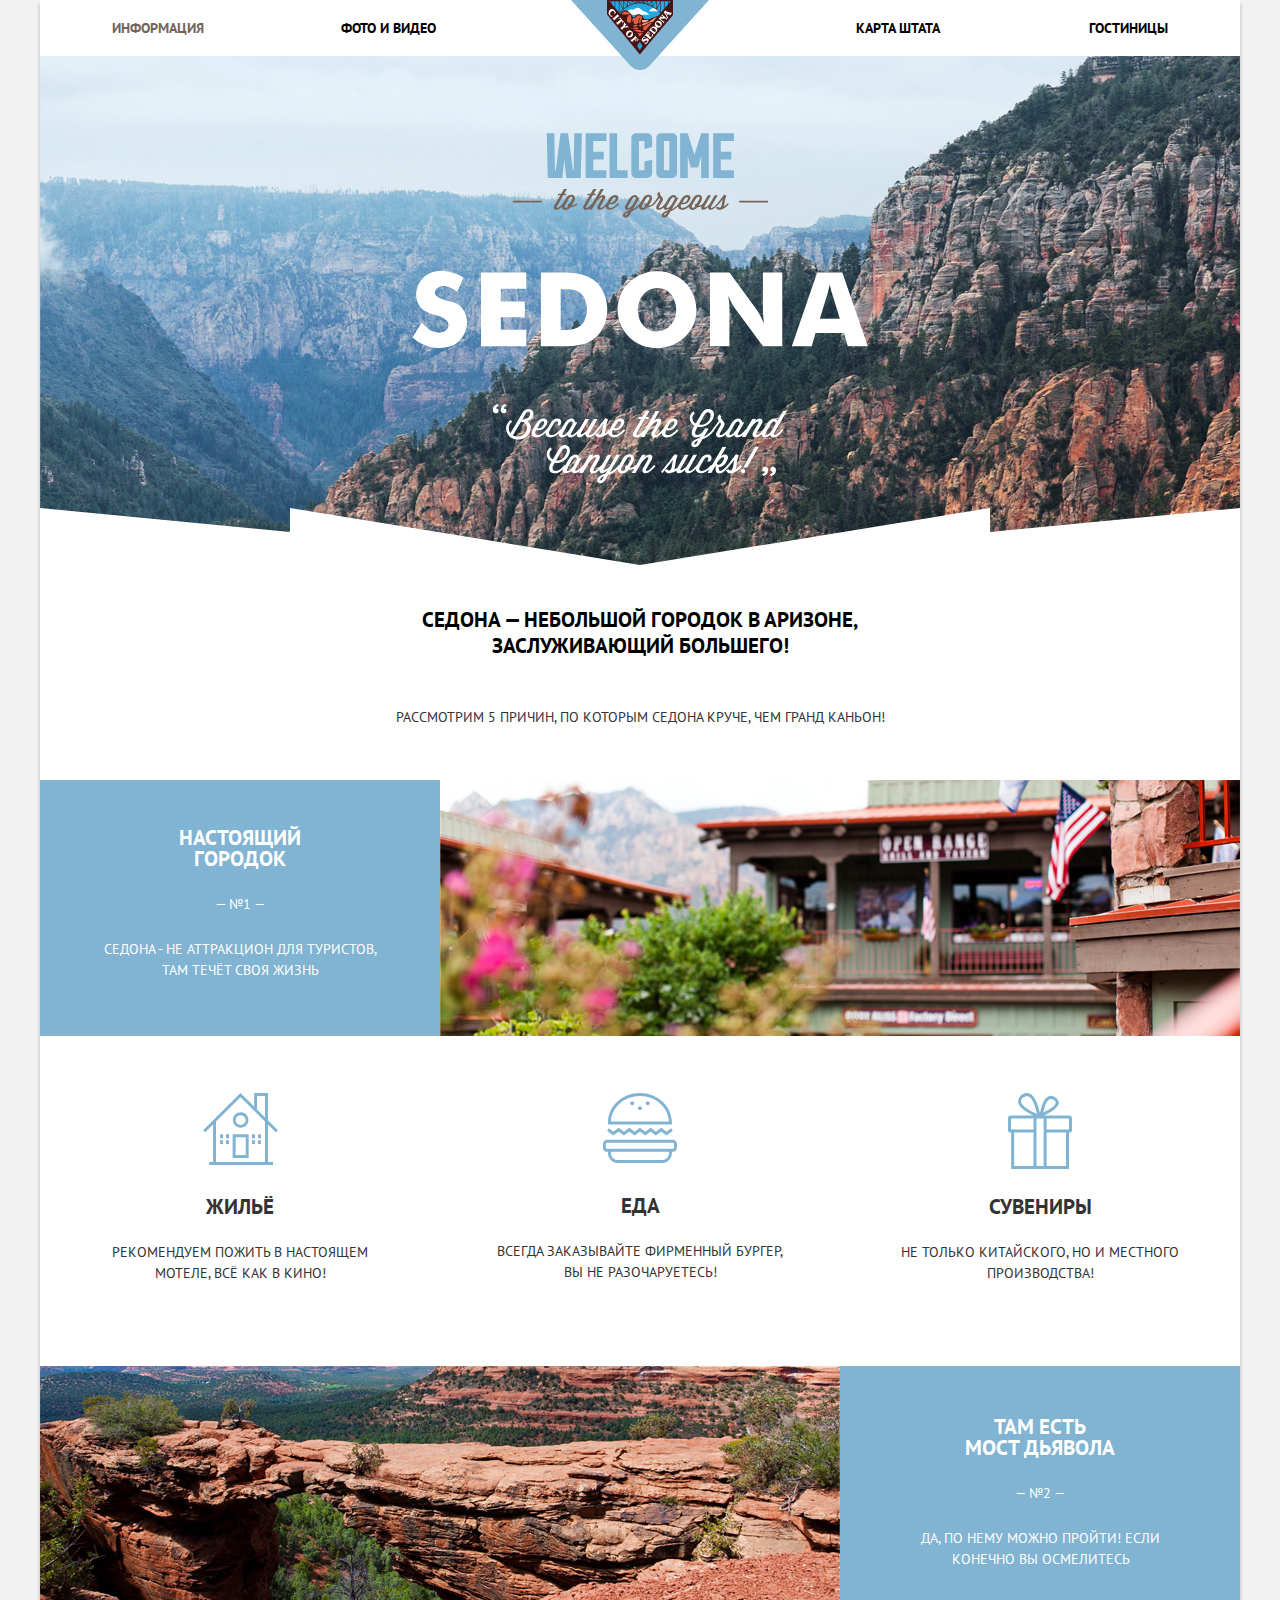
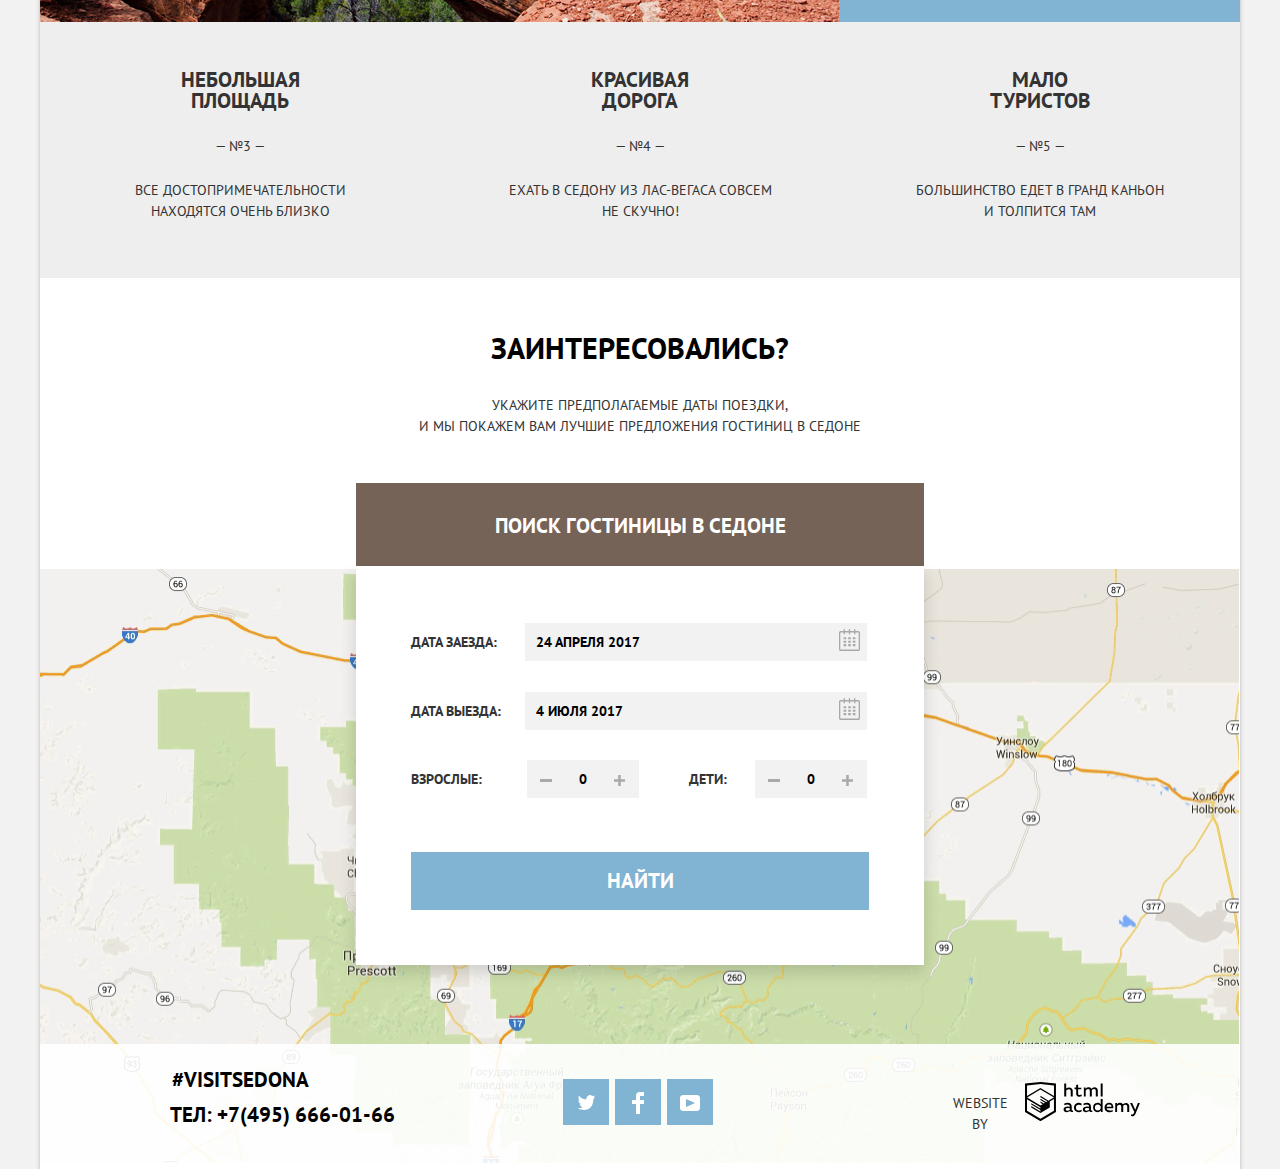
==== index.html @ 116b4c59 "Исправил замечания" ====
<!DOCTYPE html>
<html class="page" lang="ru">

<head>
  <meta charset="utf-8">
  <link href="https://fonts.googleapis.com/css2?family=PT+Sans:wght@400;700&display=swap" rel="stylesheet">
  <link rel="stylesheet" href="css/normalize.css">
  <link rel="stylesheet" href="css/style.css">
  <title>HTML Academy: Седона</title>
</head>

<body>
  <header>
    <nav class="header-nav">
      <ul class="site-navigation">
        <li class="header-nav-li nav-information"><a class="a-active" href="">Информация</a></li>
        <li class="header-nav-li nav-photo"><a href="">Фото и видео</a></li>
        <li class="header-nav-li nav-map"><a href="">Карта Штата</a></li>
        <li class="header-nav-li nav-hotels"><a href="catalog.html">Гостиницы</a></li>
      </ul>
      <a class="main-logo"><img src="img/logo-sedona.svg" width="138" height="70" alt="Логотип Седона"></a>
    </nav>
  </header>
  <main>
    <div class="intro-image">
      <img src="img/intro-welcome.svg" class="intro-welcome" width="457" height="351"
        alt="Логотип приветствия в Седону">
    </div>
    <section class="description">
      <h1 class="description-heading">Седона — небольшой городок в Аризоне,<br> заслуживающий большего!</h1>
      <p class="causes">
        Рассмотрим 5 причин, по которым Седона круче, чем гранд каньон!
      </p>
      <ol class="ol-causes">
        <li class="causes-li">
          <div class="causes-li-help">
            <p class="causes-heading text-white">Настоящий<br> городок</p>
            <span class="text-white numbers">— №1 —</span>
            <p class="text-white causes-text">Седона - не аттракцион для туристов, там течёт своя жизнь</p>
          </div>
          <img src="img/building.jpg" class="causes-img-help" width="800" height="256" alt="Фотография здания">
          <ul class="features-list">
            <li class="features-li">
              <p class="causes-heading">Жильё</p>
              <p class="causes-text features-text">Рекомендуем пожить в настоящем мотеле, всё как в кино!</p>
            </li>
            <li class="features-li">
              <p class="causes-heading">Еда</p>
              <p class="causes-text features-text">Всегда заказывайте фирменный бургер, вы не разочаруетесь!</p>
            </li>
            <li class="features-li">
              <p class="causes-heading causes-suvenirs">Сувениры</p>
              <p class="causes-text features-text">Не только китайского, но и местного производства!</p>
            </li>
          </ul>
        </li>
        <li class="causes-li">
          <img src="img/canyon.jpg" width="800" height="256" alt="Фотография каньона">
          <div class="causes-li-help">
            <p class="causes-heading text-white">Там есть<br> Мост дьявола</p>
            <span class="text-white numbers">— №2 —</span>
            <p class="text-white causes-text">Да, по нему можно пройти! Если конечно вы осмелитесь</p>
          </div>
        </li>
        <li class="causes-li independent">
          <p class="causes-heading">Небольшая площадь</p>
          <span class="numbers">— №3 —</span>
          <p class="causes-text">Все достопримечательности находятся очень близко</p>
        </li>
        <li class="causes-li independent">
          <p class="causes-heading">Красивая дорога</p>
          <span class="numbers">— №4 —</span>
          <p class="causes-text">Ехать в седону из лас-вегаса совсем не скучно!</p>
        </li>
        <li class="causes-li independent">
          <p class="causes-heading">Мало туристов</p>
          <span class="numbers">— №5 —</span>
          <p class="causes-text">Большинство едет в гранд каньон<br> и толпится там</p>
        </li>
      </ol>
    </section>
    <section class="interest">
      <h2 class="interest-title">Заинтересовались?</h2>
      <p class="interest-text">Укажите предполагаемые даты поездки,<br> и мы покажем вам лучшие предложения гостиниц в
        седоне</p>
      <button class="interest-btn btn" type="button"><span class="interest-btn-text">Поиск гостиницы в
          седоне</span></button>
      <img src="img/map.png" width="1199" height="594" alt="Карта места расположения">
      <!-- <iframe src="https://www.google.com/maps/embed?pb=!1m18!1m12!1m3!1d3582.4743986019653!2d-111.80475920706024!3d34.8618427671273!2m3!1f0!2f0!3f0!3m2!1i1024!2i768!4f13.1!3m3!1m2!1s0x872da132f942b00d%3A0x5548c523fa6c8efd!2z0KHQtdC00L7QvdCwLCDQkNGA0LjQt9C-0L3QsCA4NjMzNiwg0KHQqNCQ!5e0!3m2!1sru!2sru!4v1591915418369!5m2!1sru!2sru" width="1199" height="594"  allowfullscreen=""  tabindex="0"></iframe> -->
      <form class="interest-form" action="https://echo.htmlacademy.ru" method="post">
        <div class="date-start">
          <label for="start"><span class="interest-form-text form-start">Дата заезда:</span></label>
          <input type="text" class="interest-form-date" id="start" name="trip-start" value="24 апреля 2017">
          <button class="interest-calendar" type="button">
            <span class="visually-hidden">Открытие календаря для выбора даты</span>
            <svg class="calendar" xmlns="http://www.w3.org/2000/svg" width="21" height="22" viewBox="0 0 21 22">
              <path
                d="M19.251 2.025h-2.845V.648c0-.381-.294-.689-.656-.689-.363 0-.656.308-.656.689v1.377h-3.938V.648c0-.381-.294-.689-.655-.689-.363 0-.657.308-.657.689v1.377H5.906V.648c0-.381-.294-.689-.656-.689-.363 0-.657.308-.657.689v1.377H1.75C.784 2.025 0 2.847 0 3.862v16.302C0 21.179.784 22 1.75 22h17.501c.966 0 1.749-.821 1.749-1.836V3.862c0-1.015-.783-1.837-1.749-1.837zm.437 18.139a.448.448 0 0 1-.437.459H1.75a.45.45 0 0 1-.438-.459V3.862a.45.45 0 0 1 .438-.459h2.844v1.378c0 .381.294.689.657.689.362 0 .656-.308.656-.689V3.403h3.938v1.378c0 .381.294.689.657.689.361 0 .655-.308.655-.689V3.403h3.938v1.378c0 .381.293.689.656.689.362 0 .656-.308.656-.689V3.403h2.845c.241 0 .437.206.437.459v16.302z" />
              <path
                d="M4.594 8.225h2.625v2.066H4.594zM4.594 11.668h2.625v2.067H4.594zM4.594 15.112h2.625v2.066H4.594zM9.188 15.112h2.625v2.066H9.188zM9.188 11.668h2.625v2.067H9.188zM9.188 8.225h2.625v2.066H9.188zM13.781 15.112h2.625v2.066h-2.625zM13.781 11.668h2.625v2.067h-2.625zM13.781 8.225h2.625v2.066h-2.625z" />
            </svg>
          </button>
        </div>
        <div class="date-end">
          <label for="end"><span class="interest-form-text">Дата выезда:</span></label>
          <input type="text" class="interest-form-date" id="end" name="trip-end" value="4 июля 2017">
          <button class="interest-calendar" type="button">
            <span class="visually-hidden">Открытие календаря для выбора даты</span>
            <svg class="calendar" xmlns="http://www.w3.org/2000/svg" width="21" height="22" viewBox="0 0 21 22">
              <path
                d="M19.251 2.025h-2.845V.648c0-.381-.294-.689-.656-.689-.363 0-.656.308-.656.689v1.377h-3.938V.648c0-.381-.294-.689-.655-.689-.363 0-.657.308-.657.689v1.377H5.906V.648c0-.381-.294-.689-.656-.689-.363 0-.657.308-.657.689v1.377H1.75C.784 2.025 0 2.847 0 3.862v16.302C0 21.179.784 22 1.75 22h17.501c.966 0 1.749-.821 1.749-1.836V3.862c0-1.015-.783-1.837-1.749-1.837zm.437 18.139a.448.448 0 0 1-.437.459H1.75a.45.45 0 0 1-.438-.459V3.862a.45.45 0 0 1 .438-.459h2.844v1.378c0 .381.294.689.657.689.362 0 .656-.308.656-.689V3.403h3.938v1.378c0 .381.294.689.657.689.361 0 .655-.308.655-.689V3.403h3.938v1.378c0 .381.293.689.656.689.362 0 .656-.308.656-.689V3.403h2.845c.241 0 .437.206.437.459v16.302z" />
              <path
                d="M4.594 8.225h2.625v2.066H4.594zM4.594 11.668h2.625v2.067H4.594zM4.594 15.112h2.625v2.066H4.594zM9.188 15.112h2.625v2.066H9.188zM9.188 11.668h2.625v2.067H9.188zM9.188 8.225h2.625v2.066H9.188zM13.781 15.112h2.625v2.066h-2.625zM13.781 11.668h2.625v2.067h-2.625zM13.781 8.225h2.625v2.066h-2.625z" />
            </svg>
          </button>
        </div>
        <div class="people">
          <label for="adults"><span class="interest-form-text text-adults">Взрослые:</span></label>
          <div class="counter">
            <button class="interest-btn-count interest-btn-minus" type="button">
              <svg class="count-btn" width="12" height="3" viewBox="0 0 12 3" xmlns="http://www.w3.org/2000/svg">
                <rect width="12" height="3" />
              </svg>
              <span class="visually-hidden">Уменьшить количество взрослых</span>
            </button>
            <input type="text" class="amount" id="adults" name="adults" min="0" value="0">
            <button class="interest-btn-count interest-btn-plus" type="button">
              <svg class="count-btn" width="11" height="11" viewBox="0 0 11 11" xmlns="http://www.w3.org/2000/svg">
                <path fill-rule="evenodd" clip-rule="evenodd"
                  d="M4.23086 6.76932V11H6.76932V6.76932H11V4.23086H6.76932V0H4.23085V4.23086H0V6.76932H4.23086Z" />
              </svg>
              <span class="visually-hidden">Увеличить количество взрослых</span>
            </button>
          </div>
          <label for="children"><span class="interest-form-text text-children">Дети:</span></label>
          <div class="counter">
            <button class="interest-btn-count interest-btn-minus" type="button">
              <svg class="count-btn" width="12" height="3" viewBox="0 0 12 3" xmlns="http://www.w3.org/2000/svg">
                <rect width="12" height="3" />
              </svg>
              <span class="visually-hidden">Уменьшить количество детей</span>
            </button>
            <input type="text" class="amount" id="children" name="children" min="0" value="0">
            <button class="interest-btn-count interest-btn-plus" type="button">
              <svg class="count-btn" width="11" height="11" viewBox="0 0 11 11" xmlns="http://www.w3.org/2000/svg">
                <path fill-rule="evenodd" clip-rule="evenodd"
                  d="M4.23086 6.76932V11H6.76932V6.76932H11V4.23086H6.76932V0H4.23085V4.23086H0V6.76932H4.23086Z" />
              </svg>
              <span class="visually-hidden">Увеличить количество детей</span>
            </button>
          </div>
        </div>
        <button class="btn btn-search" type="submit"><span>Найти</span></button>
      </form>
    </section>
  </main>
  <footer class="footer index">
    <section class="footer-information">
      <h2 class="visually-hidden">Информация</h2>
      <p class="footer-text">#visitsedona</p>
      <p class="footer-text">
        <a class="footer-link footer-tel" href="tel:+74956660166">
          ТЕЛ: +7(495) 666-01-66</a>
      </p>
    </section>
    <section class="footer-social">
      <h2 class="visually-hidden">Социальные сети</h2>
      <ul class="social">
        <li class="list-footer">
          <a class="footer-link-social" href=""><span class="visually-hidden">Переход на страницу Твиттер</span><svg
              xmlns="http://www.w3.org/2000/svg" xmlns:xlink="http://www.w3.org/1999/xlink" width="17" height="15"
              viewBox="0 0 17 15">
              <path fill="#FFF"
                d="M10.95.144c1.685-.496 2.984.27 3.577 1.179.673-.231 1.331-.481 2.011-.708a2.345 2.345 0 0 1-.857 1.768c.685.17 1.304-.491 1.304-.491-.169 1-1.006 1.788-1.563 2.024-.231 6.75-3.175 11.217-10.077 11.082h-.446c-.41 0-4.164-.46-4.898-1.887 2.271.196 3.893-.422 4.693-1.177-.96-.3-2.679-.477-2.979-2.95.349.106.564.228 1.19.119C1.705 8.247.374 7.53.448 5.33c.285.328 1.067.536 1.34.472C1.085 5.561-.182 2.442.894.85c1.818 1.854 3.735 3.606 7.152 3.773C8.254 2.33 9.183.793 10.95.144z" />
            </svg>
          </a>
        </li>
        <li class="list-footer">
          <a class="footer-link-social" href=""><span class="visually-hidden">Переход на страницу Фэйсбук</span><svg
              xmlns="http://www.w3.org/2000/svg" width="12" height="22" viewBox="0 0 12 22">
              <path fill="#FFF" d="M12 4V0H8a4 4 0 0 0-4 4v4H0v4h4v10h4V12h4V8H8V4h4z" /></svg></a>
        </li>
        <li class="list-footer">
          <a class="footer-link-social" href=""><span class="visually-hidden">Переход на канал Ютьюб</span><svg
              xmlns="http://www.w3.org/2000/svg" xmlns:xlink="http://www.w3.org/1999/xlink" width="20" height="16"
              viewBox="0 0 20 16">
              <path fill="#FFF"
                d="M17 0H3C1.35 0 0 1.35 0 3v10c0 1.65 1.35 3 3 3h14c1.65 0 3-1.35 3-3V3c0-1.65-1.35-3-3-3zM6.027 11.998V4.002L15.014 8l-8.987 3.998z" />
            </svg>
          </a>
        </li>
      </ul>
    </section>
    <section class="footer-development">
      <h2 class="visually-hidden">Разработка</h2>
      <p class="development-text">Website by <span class="visually-hidden">HTML Academy</span></p>
      <a class="development" href="https://htmlacademy.ru/intensive/htmlcss"><svg class="logo-html" id="Layer_1"
          xmlns="http://www.w3.org/2000/svg" viewBox="0 0 108.08 36.85">
          <title>logo-htmlacademy-small1</title>
          <path
            d="M44.61,26.88a2,2,0,0,0,.55-0.1v1.33a3.25,3.25,0,0,1-1.18.21,1.67,1.67,0,0,1-1.67-1,4.84,4.84,0,0,1-3.14,1.08c-1.51,0-2.91-.83-2.91-2.55,0-2.13,2-2.79,3.71-2.79a11.08,11.08,0,0,1,2.17.25v-0.3c0-1-.76-1.77-2.19-1.77a7.42,7.42,0,0,0-3,.64v-1.7a10.21,10.21,0,0,1,3.19-.55c2.36,0,3.81,1.12,3.81,3.65v3a0.54,0.54,0,0,0,.49.59h0.17Zm-6.44-1.13A1.35,1.35,0,0,0,39.63,27h0.11a3.39,3.39,0,0,0,2.41-1V24.58a9.72,9.72,0,0,0-1.81-.21c-1,0-2.16.33-2.16,1.38h0Zm12.36-6.11a5,5,0,0,1,2.57.64V22a4.08,4.08,0,0,0-2.3-.7,2.75,2.75,0,1,0,0,5.49,5,5,0,0,0,2.43-.64v1.71a6.27,6.27,0,0,1-2.76.57A4.21,4.21,0,0,1,46,24.51q0-.21,0-0.41a4.32,4.32,0,0,1,4.18-4.46h0.38Zm12.17,7.24a2,2,0,0,0,.55-0.1v1.33a3.25,3.25,0,0,1-1.18.21,1.67,1.67,0,0,1-1.67-1,4.84,4.84,0,0,1-3.14,1.08c-1.51,0-2.91-.83-2.91-2.55,0-2.13,2-2.79,3.71-2.79a11.08,11.08,0,0,1,2.17.25v-0.3c0-1-.76-1.77-2.19-1.77a7.42,7.42,0,0,0-3,.64v-1.7a10.21,10.21,0,0,1,3.19-.55c2.36,0,3.81,1.12,3.81,3.65v3a0.54,0.54,0,0,0,.49.59h0.17Zm-6.44-1.13A1.35,1.35,0,0,0,57.73,27h0.11a3.39,3.39,0,0,0,2.41-1V24.58a9.72,9.72,0,0,0-1.81-.21c-1.06,0-2.16.33-2.16,1.38h0ZM73,16V28.2H71.35V26.88a3.88,3.88,0,0,1-3.19,1.54,4.4,4.4,0,0,1,0-8.78,3.81,3.81,0,0,1,3,1.3V16H73Zm-4.53,5.22a2.76,2.76,0,1,0,0,5.52A2.86,2.86,0,0,0,71.15,25V23A2.91,2.91,0,0,0,68.49,21.27ZM79,19.64c3.31,0,4.46,2.68,3.92,5.09H76.7c0.21,1.5,1.67,2.11,3.19,2.11a6.11,6.11,0,0,0,2.64-.59v1.6a7.14,7.14,0,0,1-3,.57C77,28.42,74.78,27,74.78,24a4.18,4.18,0,0,1,4-4.39H79Zm0.09,1.54a2.28,2.28,0,0,0-2.44,2.1v0.06H81.3A2,2,0,0,0,79.13,21.18Zm5.73,7V19.87h1.65v1a3.81,3.81,0,0,1,2.78-1.27A2.86,2.86,0,0,1,91.89,21a4.12,4.12,0,0,1,2.91-1.33A3.06,3.06,0,0,1,98,23V28.2h-1.9V23.05a1.59,1.59,0,0,0-1.42-1.75H94.42a2.8,2.8,0,0,0-2.07,1.12V28.2h-1.9V23.05A1.59,1.59,0,0,0,89,21.31H88.8a3,3,0,0,0-2.21,1.29v5.63H84.86Zm21.31-8.33h1.9l-3.91,9.46c-0.9,2.17-2.09,2.86-3.35,2.86a4.76,4.76,0,0,1-1.1-.14V30.46a2.86,2.86,0,0,0,.85.12c0.9,0,1.58-.64,2.07-1.9l0.17-.42-4-8.4h2l2.86,6.29ZM38.73,1.46V6.22a3.81,3.81,0,0,1,2.7-1.14,3.25,3.25,0,0,1,3.44,3.4v5.15H43V8.72a1.81,1.81,0,0,0-1.61-2h-0.3a2.93,2.93,0,0,0-2.32,1.39v5.52h-1.9V1.46h1.9ZM49.94,2.31v3h3V6.91h-3v3.81c0,1.1.5,1.46,1.58,1.46a4.49,4.49,0,0,0,1.69-.33v1.6A6.8,6.8,0,0,1,51,13.8a2.55,2.55,0,0,1-2.86-2.74V6.89H46.58V5.26h1.5V2.74Zm5.4,11.31V5.28H57v1A3.81,3.81,0,0,1,59.77,5a2.86,2.86,0,0,1,2.6,1.33A4.12,4.12,0,0,1,65.28,5,3.06,3.06,0,0,1,68.44,8.4v5.21h-1.9V8.46a1.59,1.59,0,0,0-1.42-1.75H64.89a2.8,2.8,0,0,0-2.07,1.12v5.78h-1.9V8.46A1.59,1.59,0,0,0,59.5,6.71H59.27A3,3,0,0,0,57.06,8v5.63H55.34ZM71.17,1.45H73V13.6H71.17V1.45ZM14.71,0H14.55L0,1.54V28.21l14.55,8.66,14.55-8.66V1.54Zm12.5,27.1L14.55,34.64,1.9,27.12V16.18l12.59,7.5V25L5.86,19.9v1.31l8.68,5.21v1.39L5.87,22.65V24l8.68,5.21,8.75-5.24V18.31L27.2,16V27.12Zm0-12.53-3.48,2-1.6,1L14.51,13v1.31L21,18.23H21l-0.14.09-1,.54-5.37-3.2V17l4.24,2.52-1,.67-3.2-1.9v1.31l2.1,1.24L14.5,22.1,2,14.65,14.51,7.11Zm0-1.32L14.49,5.76,1.91,13.25v-10L14.56,1.92,27.21,3.25v10h0Z"
            transform="translate(0 -0.02)" />
        </svg>
      </a>
    </section>
  </footer>
</body>

</html>
---- css/style.css ----
:root {
  --basic-white: #ffffff;
  --basic-blue: #81b3d2;
  --basic-gray: #eeeeee;
  --basic-brown: #766357;
  --light-black: #333333;
  --basic-black: #000000;
  --raiting-color: #f2f2f2;
  --raiting-text-color: #666666;
  --light-gray: #cacaca;
  --footer-color: rgba(255, 255, 255, 0.9);
  --border-color: #e5e5e5;
  --page-color: #f2f2f2;
  --interest-btn-hover: #604E43;
  --interest-btn-active: #503E33;
  --interest-form-date-hover: #EBEBEB;
  --calendar: #A9A9A9;
  --search-btn-hover: #669EC0;
  --search-btn-active: #5496BD;
  --bar-color: #ababab;
}

.visually-hidden {
  position: absolute;
  width: 0;
  height: 0;
  margin: 0;
  padding: 0;
  overflow: hidden;
  border: 0;
  clip: rect(0 0 0 0);
}

.page {
  max-height: 2762px;
  min-width: 1280px;
  margin: 0 auto;
  background-color: var(--page-color);
}

body {
  font-family: "PT Sans", "Arial", sans-serif;
  color: var(--light-black);
  font-size: 14px;
  line-height: 21px;
  text-transform: uppercase;
  min-height: 100%;
  width: 1200px;
  display: grid;
  grid-template-rows: min-content 1fr min-content;
  background-color: var(--basic-white);
  align-content: start;
  margin: 0 auto;
  box-shadow: 0 4px 4px rgba(0, 0, 0, 0.25);
}

a {
  text-decoration: none;
}

.header-nav {
  position: relative;
  display: block;
  align-items: center;
}

li.header-nav-li {
  min-height: 56px;
  width: 236px;
  margin: 0;
  padding: 0;
  padding-top: 15px;
  box-sizing: border-box;
}

li.nav-information {
  padding-left: 72px;
}

li.nav-photo {
  padding-left: 65px;
}

li.nav-map {
  padding-left: 88px;
}

li.nav-hotels {
  padding-left: 85px;
}

.header-nav-li:nth-child(2) {
  margin-right: auto;
}

.main-logo {
  position: absolute;
  left: calc(50% - 69px);
  top: 0;
  z-index: 2;
}

.site-navigation {
  display: flex;
  flex-wrap: wrap;
  justify-content: space-between;
}

.site-navigation, .list-footer {
  width: 1200px;
  margin: 0;
  padding: 0;
  list-style: none;
}

.site-navigation a {
  color: var(--basic-black);
  font-weight: bold;
  line-height: 26px;
}

.description-heading {
  text-align: center;
  font-weight: bold;
  font-size: 21px;
  line-height: 26px;
  color: var(--basic-black);
}

.causes {
  margin-top: 45px;
  line-height: 26px;
  text-align: center;
  margin-bottom: 50px;
}

.ol-causes {
  display: flex;
  flex-wrap: wrap;
  min-width: 1200px;
  padding: 0;
}

.causes-li:nth-of-type(-n + 2) {
  width: 1200px;
  display: flex;
  flex-wrap: wrap;
}

.causes-li-help {
  display: flex;
  flex-direction: column;
  text-align: center;
  background-color: var(--basic-blue);
  min-width: 400px;
  flex: 1;
}

.causes-img-help {
  flex: 2;
}

.features-list {
  display: flex;
  justify-content: space-between;
  list-style: none;
  padding-left: 0;
}

.features-li {
  display: flex;
  position: relative;
  flex-wrap: wrap;
  flex-direction: column;
  margin: 0;
  width: 400px;
  flex-basis: 400px;
  min-height: 320px;
  text-align: center;
  margin-top: 10px;
}

.causes-heading {
  font-weight: bold;
  font-size: 21px;
  line-height: 21px;
}

.features-li:first-of-type .causes-heading::before {
  content: url(../img/icon-1.svg);
  display: block;
  width: 75px;
  min-height: 72px;
  margin-bottom: 28px;
}

.features-li:nth-of-type(2) .causes-heading::before {
  content: url(../img/icon-3.svg);
  display: block;
  width: 75px;
  min-height: 70px;
  margin-bottom: 29.04px;
}

.features-li:last-of-type .causes-heading::before {
  content: url(../img/icon-2.svg);
  display: block;
  width: 64px;
  min-height: 77px;
  margin: 0 auto;
  margin-bottom: 24px;
}

.causes-li:first-of-type p.causes-heading {
  margin-top: 47px;
  margin-right: auto;
  margin-bottom: 0;
  margin-left: auto;
}

.numbers {
  display: block;
  width: 100px;
  margin-top: 25px;
  margin-right: auto;
  margin-bottom: 10px;
  margin-left: auto;
}

.causes-li:first-of-type p.causes-text {
  display: block;
  width: 300px;
  margin-right: 50px;
  margin-left: 50px;
}

.features-text {
  margin-top: 25px;
}

.causes-li:nth-of-type(2) p.causes-text {
  display: block;
  width: 301px;
  margin-right: 50px;
  margin-left: 50px;
}

.causes-li:nth-of-type(2) p.causes-heading {
  margin-top: 50px;
  margin-right: auto;
  margin-bottom: 0;
  margin-left: auto;
  width: 150px;
}

.independent p.causes-heading {
  margin-top: 47px;
  margin-right: auto;
  margin-bottom: 0;
  margin-left: auto;
  width: 119px;
}

.independent p.causes-text {
  display: block;
  width: 265px;
  margin-top: 23px;
  margin-bottom: 54px;
  margin-left: auto;
  margin-right: auto;
}

.independent {
  background-color: var(--basic-gray);
  min-height: 256px;
  flex-basis: 400px;
}

.text-white {
  color: var(--basic-white);
}

.causes-li {
  list-style: none;
  text-align: center;
}

.interest-title {
  text-align: center;
  margin-top: 58px;
  font-weight: bold;
  font-size: 30px;
  line-height: 24px;
  color: var(--basic-black);
}

.interest-text {
  margin-top: 35px;
  text-align: center;
}

.interest-btn {
  width: 568px;
  min-height: 86px;
  text-align: center;
  background-color: var(--basic-brown);
  font-weight: 700;
  box-sizing: border-box;
  border: none;
  margin: 0 316px;
  margin-top: 32px;
}

.interest-btn:hover, .interest-btn:focus {
  background-color: var(--interest-btn-hover);
}

.interest-btn:active {
  background-color: var(--interest-btn-active);
}

.interest-btn:active .interest-btn-text {
  mix-blend-mode: normal;
  opacity: 0.3;
}

.btn {
  font-weight: bold;
  font-size: 21px;
  line-height: 26px;
  color: var(--basic-white);
  text-transform: inherit;
  text-align: center;
}

.interest {
  position: relative;
}

.interest-form {
  position: absolute;
  box-sizing: border-box;
  top: 230px;
  left: 50%;
  margin-left: -284px;
  /* display: flex; */
  /* flex-wrap: wrap; */
  padding-left: 55px;
  /* justify-content: center;
  align-items: center; */
  padding-top: 55px;
  padding-bottom: 55px;
  width: 568px;
  min-height: 395px;
  background: #ffffff;
  box-shadow: 0 7px 15px rgba(0, 1, 1, 0.15);
}

.date-start, .date-end, .people, .btn-search {
  display: flex;
  align-items: center;
  justify-content: space-between;
  width: 458px;
}

.people {
  padding-bottom: 54px;
}

.date-end {
  padding-top: 27px;
  padding-bottom: 28px;
}

.interest-form-date {
  width: 346px;
  border: 2px solid var(--basic-white);
  min-height: 40px;
  background-color: var(--raiting-color);
  padding: 6px 11px;
  box-sizing: border-box;
  outline: none;
}

.interest-form-date:hover {
  background-color: var(--interest-form-date-hover);
}

.interest-form-date:focus {
  background-color: var(--basic-white);
  border: 2px solid #E5E5E5;
  box-sizing: border-box;
}

.interest-calendar {
  position: absolute;
  left: 483px;
  padding: 0;
  width: 21px;
  min-height: 23px;
  border: none;
  background-color: transparent;
}

.calendar {
  margin: 0;
  fill: var(--calendar);
}

.interest-calendar:hover .calendar, .interest-calendar:focus .calendar {
  fill: var(--basic-black);
}

.interest-calendar:active .calendar {
  fill: var(--basic-blue);
}

.text-adults {
  box-sizing: border-box;
  display: block;
  width: 96px;
  min-height: 26px;
  /* margin-right: 15px; */
}

.text-children {
  display: block;
  width: 60px;
  min-height: 26px;
}

.interest-btn-minus, .interest-btn-plus, .amount {
  box-sizing: border-box;
  width: 38px;
  min-height: 38px;
  border: none;
  background-color: var(--raiting-color);
  vertical-align: top;
}

.interest-btn-count .count-btn {
  fill: var(--calendar);
  vertical-align: middle;
}

.interest-btn-count:hover .count-btn, .interest-btn-count:focus .count-btn {
  fill: var(--basic-black);
}

.interest-btn-count:active .count-btn {
  fill: var(--basic-blue);
}

.amount {
  margin-left: -5px;
  margin-right: -5px;
  text-align: center;
}

.counter {
  box-sizing: content-box;
  min-width: 114px;
  justify-content: start;
}

.counter:nth-of-type(1) {
  margin-left: 11px;
  margin-right: 40px;
}

.counter:nth-of-type(2) {
  margin-left: -3px;
}

.btn-search {
  border: none;
  background-color: var(--basic-blue);
  text-align: center;
  min-height: 58px;
  justify-content: center;
}

.btn-search:hover, .btn-search:focus {
  background-color: var(--search-btn-hover);
}

.btn-search:active {
  background-color: var(--search-btn-active);
}

.btn-search:active span {
  mix-blend-mode: normal;
  opacity: 0.3;
}

.interest-form-text, .interest-form-date, .amount {
  font-weight: bold;
  line-height: 26px;
  text-transform: inherit;
}

.footer {
  display: flex;
  width: 1200px;
  min-height: 120px;
  text-align: center;
  background: rgba(255, 255, 255, 0.9);
}

.footer.index {
  margin-top: -125px;
  z-index: 2;
}

.footer.catalog {
  background-color: var(--basic-white);
  top: 857px;
  box-shadow: 0 7px 15px rgba(0, 1, 1, 0.15);
}

.footer p.footer-text:nth-of-type(1) {
  display: block;
  width: 166px;
  min-height: 26px;
  margin-top: 23px;
  margin-left: 117px;
  margin-bottom: 9px;
}

.footer p.footer-text:nth-of-type(2) {
  display: block;
  width: 251px;
  min-height: 26px;
  margin-top: 9px;
  margin-left: 117px;
}

.footer-information {
  box-sizing: border-box;
}

.footer-social {
  margin-top: 35px;
  width: 150px;
  margin-left: 155px;
}

.social {
  display: flex;
  justify-content: space-between;
  width: 150px;
  min-height: 46px;
  padding: 0;
  margin-top: 0;
  margin-bottom: 0;
}

.list-footer {
  width: 46px;
}

.footer-link-social:hover, .footer-link-social:focus {
  background-color: var(--search-btn-hover);
}

.footer-link-social:active {
  background-color: var(--search-btn-active);
}

.footer-link-social:active svg {
  mix-blend-mode: normal;
  opacity: 0.3;
}

.footer-text {
  font-weight: bold;
  font-size: 21px;
  line-height: 26px;
  color: var(--basic-black);
}

.footer-development {
  display: flex;
  margin-left: 230px;
}

.development {
  display: block;
  width: 115px;
  min-height: 41px;
  line-height: 26px;
  color: var(--basic-black);
  margin-top: 38px;
  margin-right: 138px;
}

.development-text {
  display: block;
  width: 74px;
  min-height: 26px;
  margin-top: 49px;
  margin-right: 8px;
}

.footer-link {
  color: var(--basic-black);
  text-decoration: none;
}

.social {
  width: 150px;
}

.footer-link-social {
  display: block;
  box-sizing: border-box;
  background-color: var(--basic-blue);
  width: 46px;
  min-height: 46px;
  color: var(--basic-black);
  padding-top: 16px;
}

.list-footer:nth-of-type(2) .footer-link-social {
  padding-top: 13px;
}

.filter {
  background-color: var(--basic-blue);
  background-image: url(../img/background-blur.jpg);
  background-repeat: no-repeat;
  background-position: center;
  width: 1200px;
  min-height: 217px;
  box-sizing: border-box;
}

legend.text-white {
  font-weight: bold;
  font-size: 16px;
}

.filter-form {
  display: flex;
  box-sizing: border-box;
  padding-top: 26px;
  padding-bottom: 30px;
  padding-left: 72px;
}

.filter-fieldset {
  width: 254px;
  margin: 0;
  padding: 0;
  box-sizing: border-box;
  border: none;
}

.ul-infrastructure, .ul-type {
  box-sizing: border-box;
  list-style: none;
  margin: 0;
  padding-left: 0;
}

.filter-li {
  margin: 0;
  padding: 0;
  padding-top: 24px;
}

.input-checkbox {
  position: absolute;
  -webkit-appearance: none;
}

.filter-label {
  position: relative;
  padding-left: 38px;
}

.filter-label::before {
  position: absolute;
  content: '';
  width: 27px;
  height: 23px;
  background-image: url(../img/checkbox-off.svg);
  left: 0;
  background-repeat: no-repeat;
}

.input-checkbox:checked+.filter-label::before {
  background-image: url(../img/checkbox-on.svg);
}

.input-checkbox:focus+.filter-label::before, .input-checkbox:hover+.filter-label::before {
  background-image: url(../img/checkbox-off.svg);
}

.input-checkbox:checked:focus+.filter-label::before, .input-checkbox:checked:hover+.filter-label::before {
  background-image: url(../img/checkbox-on.svg);
}

.input-checkbox:disabled+.filter-label::before {
  background-image: url(../img/checkbox-off-disabled.svg);
}

.input-checkbox:checked:disabled+.filter-label::before {
  background-image: url(../img/checkbox-on-disabled.svg);
}

.filter-price {
  margin: 0;
  margin-left: 230px;
  padding: 0;
  border: none;
}

.range-filter {
  width: 224px;
  margin-top: 11px;
}

.price-controls {
  position: relative;
  width: 317px;
  min-height: 36px;
  border: 2px solid #FFFFFF;
  box-sizing: border-box;
  border-radius: 2px;
  padding-top: 5px;
}

.price-controls label {
  color: var(--basic-white);
}

.price-controls label:first-child {
  width: 58px;
  margin-left: 65px;
}

.price-controls::before {
  content: '';
  position: absolute;
  top: 5px;
  left: 157px;
  width: 2px;
  height: 22px;
  background-color: var(--basic-white);
}

.price-controls label:nth-child(2) {
  width: 83px;
  margin-left: 83px;
}

.price-controls input {
  background-color: transparent;
  border: none;
  color: var(--basic-white);
  width: 36px;
}

input::-webkit-outer-spin-button, input::-webkit-inner-spin-button {
  -webkit-appearance: none;
  margin: 0;
}

.range-controls {
  position: relative;
  margin-top: 20px;
}

.scale {
  width: 252px;
  height: 2px;
  background-color: var(--basic-white);
  z-index: 2;
}

.bar {
  width: 317px;
  height: 2px;
  background: #FFFFFF;
  mix-blend-mode: normal;
  opacity: 0.3;
}

.toggle {
  position: absolute;
  top: -9px;
  height: 4px;
  width: 4px;
  background-color: #ababab;
  border: 8px solid #ffffff;
  border-radius: 50%;
  box-shadow: 0 2px 1px 0 rgba(0, 1, 1, 0.2);
  cursor: pointer;
}

.toggle-min {
  left: 0;
}

.toggle-min:hover {
  position: absolute;
  left: -4px;
  top: -10px;
  height: 5px;
  width: 5px;
  background-color: #ababab;
  border: 9px solid #ffffff;
  border-radius: 50%;
  box-shadow: 0 2px 1px 0 rgba(0, 1, 1, 0.2);
  cursor: pointer;
}

.toggle-max {
  left: 252px;
}

.toggle-max:hover {
  position: absolute;
  left: 244px;
  top: -10px;
  height: 5px;
  width: 5px;
  background-color: #ababab;
  border: 9px solid #ffffff;
  border-radius: 50%;
  box-shadow: 0 2px 1px 0 rgba(0, 1, 1, 0.2);
  cursor: pointer;
}

.filter-btn {
  margin-left: 85px;
  margin-top: 33px;
  box-sizing: border-box;
  width: 137px;
  text-transform: uppercase;
  min-height: 36px;
  border: 2px solid #ffffff;
  border-radius: 2px;
  background: transparent;
}

.filter-btn:hover, .filter-btn:focus {
  background-color: var(--basic-white);
  color: var(--basic-black);
}

.sort {
  display: flex;
  box-sizing: border-box;
  min-height: 86px;
  align-items: center;
  border-bottom: 1px solid var(--border-color);
}

.sort-amount {
  display: block;
  width: 117px;
  min-height: 26px;
  margin-top: 28px;
  margin-right: 46px;
  margin-bottom: 31px;
  margin-left: 74px;
  font-weight: bold;
  font-size: 21px;
  line-height: 26px;
  color: var(--basic-black);
}

.sort-heading {
  display: block;
  width: 75px;
  min-height: 18px;
  margin-top: 31px;
  margin-right: 40px;
  margin-bottom: 37px;
  font-size: 12px;
  line-height: 18px;
  color: var(--basic-black);
}

.ul-sort {
  display: flex;
  flex-wrap: wrap;
  padding: 0;
  margin-top: 32px;
  margin-bottom: 36px;
}

.ul-sort {
  list-style: none;
}

.sort-li:first-of-type {
  display: block;
  width: 49px;
  margin-right: 32px;
}

.sort-li:nth-of-type(2) {
  display: block;
  width: 49px;
  margin-right: 33px;
}

.sort-li:nth-of-type(3) {
  display: block;
  width: 76px;
}

.sort-li:nth-of-type(4) {
  margin-left: 503px;
  margin-right: 12px;
}

.sort-li a {
  font-size: 12px;
  line-height: 18px;
  border-bottom: 1px dashed var(--basic-blue);
  color: var(--basic-black);
  mix-blend-mode: normal;
  opacity: 0.3;
}

.sort-li a:hover, .sort-li a:focus {
  border-bottom: 1px dashed var(--basic-blue);
  color: var(--basic-blue);
}

.sort-li a:active {
  color: var(--basic-black);
  border-bottom: none;
  opacity: 1;
}

a.sort-li-active {
  color: var(--basic-blue);
  opacity: 1;
  border: none;
}

.sort-li a.li-arrow {
  color: var(--basic-black);
  opacity: 1;
  border-bottom: none;
}

.svg-arrow {
  fill: var(--light-gray);
  border: none;
}

.svg-arrow:hover, .svg-arrow:focus {
  fill: var(--basic-black);
}

.svg-arrow:active {
  fill: var(--basic-blue);
}

.arrow-active {
  fill: var(--basic-blue)
}

.search-article {
  display: flex;
  box-sizing: border-box;
  padding-top: 30px;
  padding-left: 73px;
  padding-bottom: 15px;
  border-bottom: 1px solid var(--border-color);
}

.search-build-name {
  margin-top: -7px;
  margin-bottom: 7px;
  margin-left: 29px;
  font-weight: bold;
  font-size: 21px;
  line-height: 26px;
  color: var(--basic-black);
}

.search-info {
  display: flex;
  width: 178px;
  margin-left: 29px;
  justify-content: space-between;
}

.search-info p {
  margin-top: 0;
  margin-bottom: 15.5px;
}

.price {
  display: block;
  margin-right: -5px;
}

a.search-link-text:first-child {
  margin-top: 0;
  margin-left: 29px;
  margin-bottom: 15.5px;
}

.search-link-text {
  color: var(--basic-white);
  text-align: center;
}

.details {
  display: inline-block;
  margin-top: 0;
  margin-right: 3px;
  margin-left: 29px;
  width: 110px;
  min-height: 24px;
  padding-top: 3px;
  background-color: var(--basic-blue);
}

.details:hover, .details:focus {
  background-color: var(--search-btn-hover);
}

.details:active {
  background-color: var(--search-btn-active);
}

.booking:hover, .booking:focus {
  background-color: var(--interest-btn-hover);
}

.booking:active {
  background-color: var(--interest-btn-active);
}

.details:active span, .booking:active span {
  mix-blend-mode: normal;
  opacity: 0.3;
}

.booking {
  display: inline-block;
  margin-top: 0;
  margin-left: 0;
  width: 142px;
  min-height: 24px;
  padding-top: 3px;
  background-color: var(--basic-brown);
}

.search-raiting {
  display: flex;
  flex-direction: column;
  align-items: flex-end;
  margin-left: 520px;
}

.stars {
  display: block;
  min-height: 17px;
  background-image: url(../img/star.svg);
  background-repeat: space;
  text-align: right;
  margin-top: 0;
  margin-bottom: 47px;
}

.four_stars {
  margin-top: -4px;
  width: 89px;
}

.three_stars {
  width: 64px;
}

.two_stars {
  width: 40px;
}

.raiting {
  display: inline-block;
  text-align: center;
  width: 110px;
  height: 24px;
  padding-top: 3px;
  color: var(--raiting-text-color);
  background-color: var(--raiting-color);
  margin-top: 0;
}

.intro-welcome {
  margin-left: auto;
  margin-right: auto;
}

.intro-image {
  display: flex;
  box-sizing: border-box;
  padding-top: 77px;
  padding-bottom: 80px;
  width: 1200px;
  height: 509px;
  background-color: var(--basic-blue);
  background-image: url(../img/background_photo.jpg);
  background-repeat: no-repeat;
  background-position: center 0;
  position: relative;
  margin-bottom: 42px;
}

.intro-image::after {
  content: url(../img/intro-mask.svg);
  position: absolute;
  height: 57px;
  bottom: 0;
}

.site-navigation a:hover, .site-navigation a:focus {
  color: var(--basic-blue);
  mix-blend-mode: normal;
}

.site-navigation a:active {
  color: var(--basic-black);
  mix-blend-mode: normal;
  opacity: 0.3;
}

.search-link-text a:active {
  mix-blend-mode: normal;
  opacity: 0.3;
}

.search-build-name:hover, .search-build-name:focus, .footer-tel:hover, .footer-tel:focus {
  color: var(--basic-blue);
}

.search-build-name:active, .footer-tel:active {
  color: var(--basic-black);
  mix-blend-mode: normal;
  opacity: 0.3;
}

.btn-searh:active {
  mix-blend-mode: normal;
  opacity: 0.3;
}

.site-navigation .a-active {
  color: var(--basic-brown);
}

.logo-html {
  fill: var(--basic-black);
}

.logo-html:hover, .logo-html:focus {
  fill: var(--basic-blue);
}

.logo-html:active {
  fill: var(--basic-black);
  mix-blend-mode: normal;
  opacity: 0.3;
}
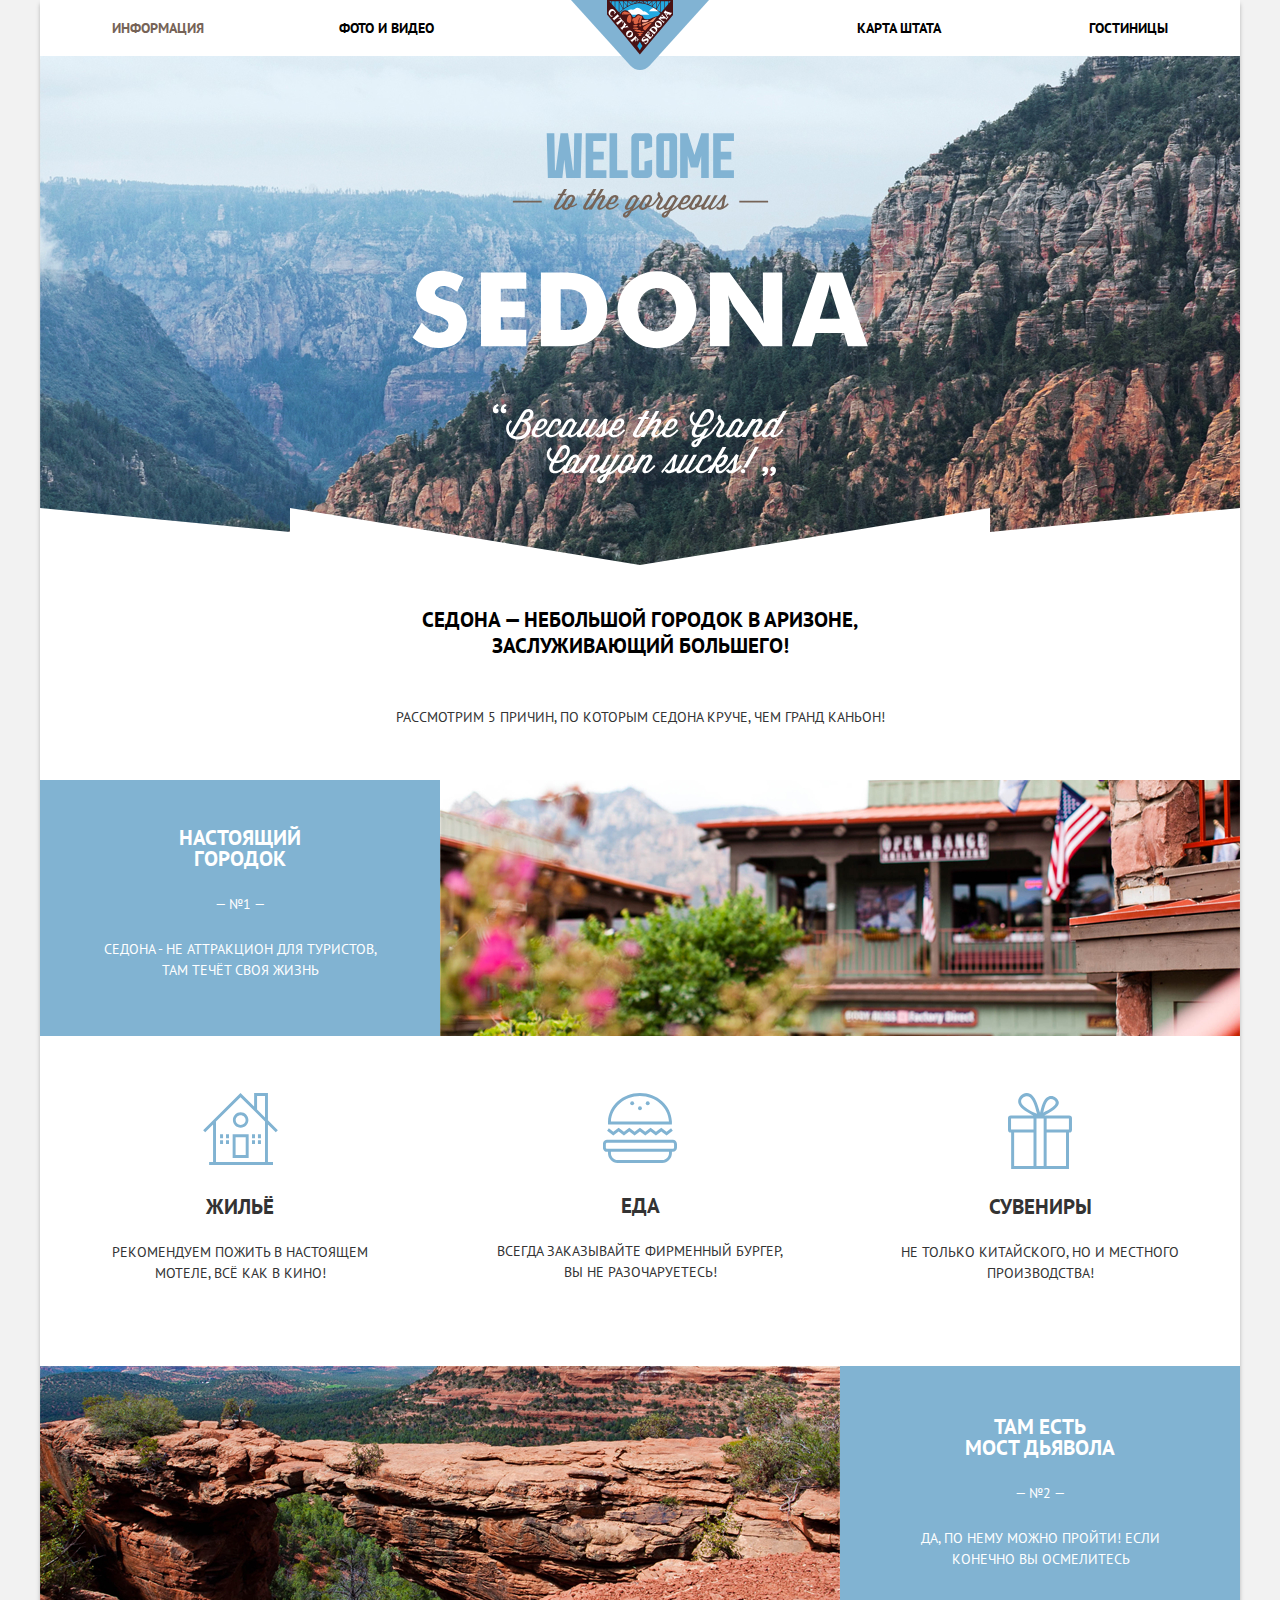
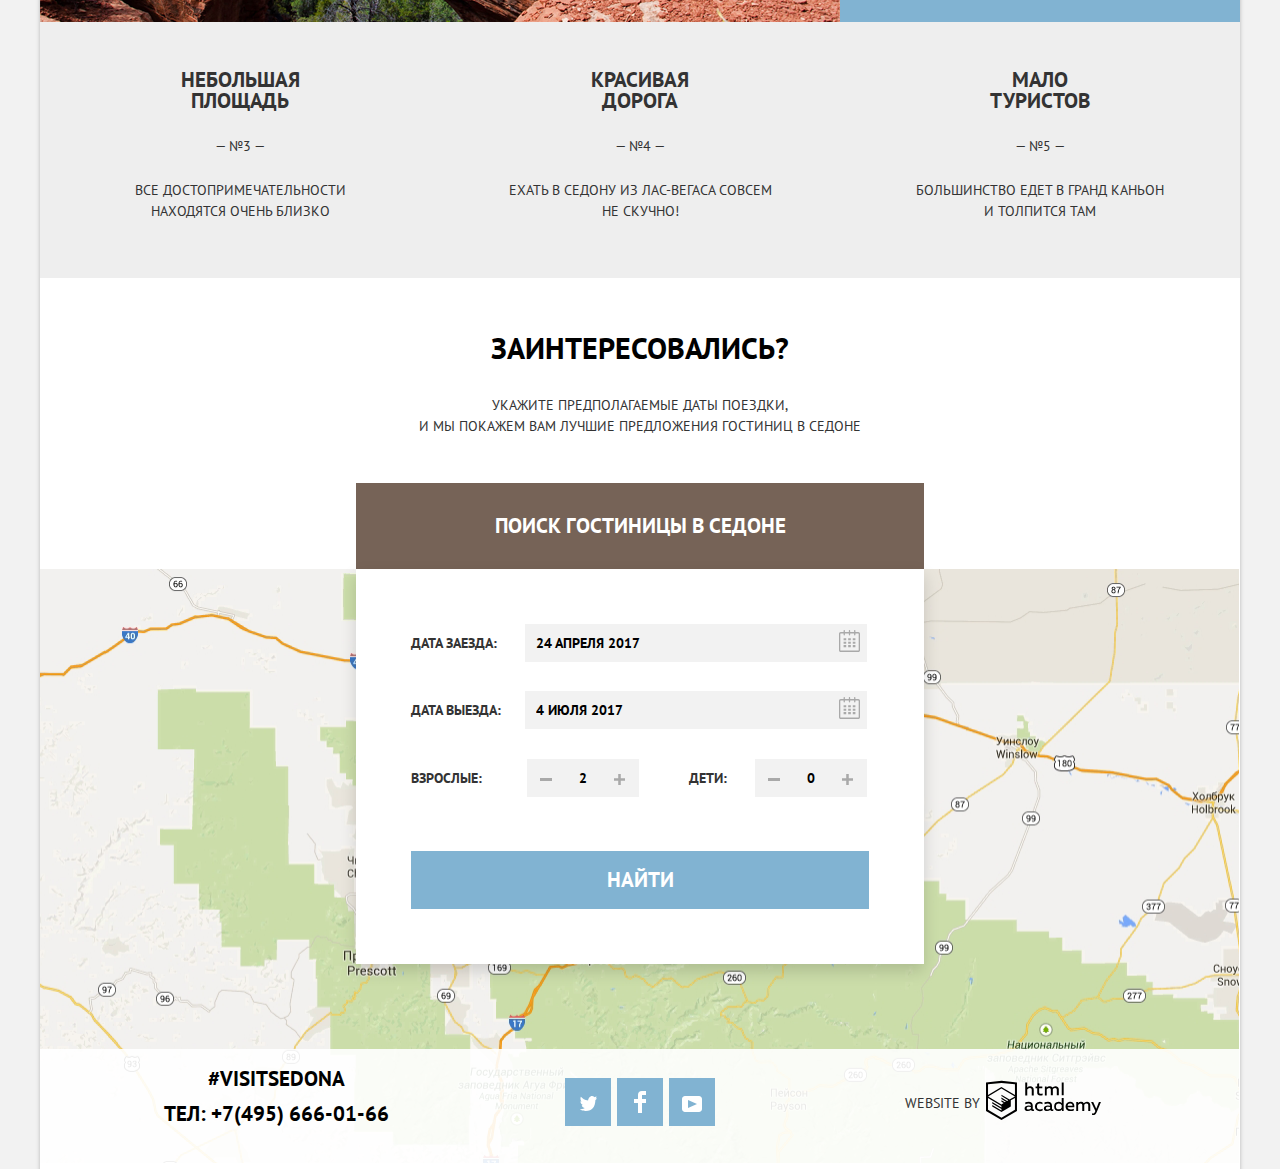
==== commit b918b38a: "Исправил ошибки добавил скрипты" ====
--- a/index.html
+++ b/index.html
@@ -13,10 +13,10 @@
   <header>
     <nav class="header-nav">
       <ul class="site-navigation">
-        <li class="header-nav-li nav-information"><a class="a-active" href="">Информация</a></li>
-        <li class="header-nav-li nav-photo"><a href="">Фото и видео</a></li>
-        <li class="header-nav-li nav-map"><a href="">Карта Штата</a></li>
-        <li class="header-nav-li nav-hotels"><a href="catalog.html">Гостиницы</a></li>
+        <li class="header-nav-li"><a class="a-active" href="">Информация</a></li>
+        <li class="header-nav-li"><a href="">Фото и видео</a></li>
+        <li class="header-nav-li"><a href="">Карта Штата</a></li>
+        <li class="header-nav-li"><a href="catalog.html">Гостиницы</a></li>
       </ul>
       <a class="main-logo"><img src="img/logo-sedona.svg" width="138" height="70" alt="Логотип Седона"></a>
     </nav>
@@ -85,12 +85,14 @@
         седоне</p>
       <button class="interest-btn btn" type="button"><span class="interest-btn-text">Поиск гостиницы в
           седоне</span></button>
-      <img src="img/map.png" width="1199" height="594" alt="Карта места расположения">
-      <!-- <iframe src="https://www.google.com/maps/embed?pb=!1m18!1m12!1m3!1d3582.4743986019653!2d-111.80475920706024!3d34.8618427671273!2m3!1f0!2f0!3f0!3m2!1i1024!2i768!4f13.1!3m3!1m2!1s0x872da132f942b00d%3A0x5548c523fa6c8efd!2z0KHQtdC00L7QvdCwLCDQkNGA0LjQt9C-0L3QsCA4NjMzNiwg0KHQqNCQ!5e0!3m2!1sru!2sru!4v1591915418369!5m2!1sru!2sru" width="1199" height="594"  allowfullscreen=""  tabindex="0"></iframe> -->
+      <img class="map" src="img/map.png" width="1199" height="594" alt="Карта места расположения">
+      <iframe
+        src="https://www.google.com/maps/embed?pb=!1m18!1m12!1m3!1d3582.4743986019653!2d-111.80475920706024!3d34.8618427671273!2m3!1f0!2f0!3f0!3m2!1i1024!2i768!4f13.1!3m3!1m2!1s0x872da132f942b00d%3A0x5548c523fa6c8efd!2z0KHQtdC00L7QvdCwLCDQkNGA0LjQt9C-0L3QsCA4NjMzNiwg0KHQqNCQ!5e0!3m2!1sru!2sru!4v1591915418369!5m2!1sru!2sru"
+        width="1199" height="594" allowfullscreen></iframe>
       <form class="interest-form" action="https://echo.htmlacademy.ru" method="post">
         <div class="date-start">
           <label for="start"><span class="interest-form-text form-start">Дата заезда:</span></label>
-          <input type="text" class="interest-form-date" id="start" name="trip-start" value="24 апреля 2017">
+          <input type="text" class="interest-form-date date-start" id="start" name="trip-start" value="24 апреля 2017">
           <button class="interest-calendar" type="button">
             <span class="visually-hidden">Открытие календаря для выбора даты</span>
             <svg class="calendar" xmlns="http://www.w3.org/2000/svg" width="21" height="22" viewBox="0 0 21 22">
@@ -103,7 +105,7 @@
         </div>
         <div class="date-end">
           <label for="end"><span class="interest-form-text">Дата выезда:</span></label>
-          <input type="text" class="interest-form-date" id="end" name="trip-end" value="4 июля 2017">
+          <input type="text" class="interest-form-date date-end" id="end" name="trip-end" value="4 июля 2017">
           <button class="interest-calendar" type="button">
             <span class="visually-hidden">Открытие календаря для выбора даты</span>
             <svg class="calendar" xmlns="http://www.w3.org/2000/svg" width="21" height="22" viewBox="0 0 21 22">
@@ -123,7 +125,7 @@
               </svg>
               <span class="visually-hidden">Уменьшить количество взрослых</span>
             </button>
-            <input type="text" class="amount" id="adults" name="adults" min="0" value="0">
+            <input type="text" class="amount" id="adults" name="adults" min="0" value="2">
             <button class="interest-btn-count interest-btn-plus" type="button">
               <svg class="count-btn" width="11" height="11" viewBox="0 0 11 11" xmlns="http://www.w3.org/2000/svg">
                 <path fill-rule="evenodd" clip-rule="evenodd"
@@ -157,7 +159,7 @@
   <footer class="footer index">
     <section class="footer-information">
       <h2 class="visually-hidden">Информация</h2>
-      <p class="footer-text">#visitsedona</p>
+      <p class="footer-text text-visit">#visitsedona</p>
       <p class="footer-text">
         <a class="footer-link footer-tel" href="tel:+74956660166">
           ТЕЛ: +7(495) 666-01-66</a>
@@ -176,8 +178,8 @@
           </a>
         </li>
         <li class="list-footer">
-          <a class="footer-link-social" href=""><span class="visually-hidden">Переход на страницу Фэйсбук</span><svg
-              xmlns="http://www.w3.org/2000/svg" width="12" height="22" viewBox="0 0 12 22">
+          <a class="footer-link-social social-facebook" href=""><span class="visually-hidden">Переход на страницу
+              Фэйсбук</span><svg xmlns="http://www.w3.org/2000/svg" width="12" height="22" viewBox="0 0 12 22">
               <path fill="#FFF" d="M12 4V0H8a4 4 0 0 0-4 4v4H0v4h4v10h4V12h4V8H8V4h4z" /></svg></a>
         </li>
         <li class="list-footer">
@@ -193,17 +195,19 @@
     </section>
     <section class="footer-development">
       <h2 class="visually-hidden">Разработка</h2>
-      <p class="development-text">Website by <span class="visually-hidden">HTML Academy</span></p>
-      <a class="development" href="https://htmlacademy.ru/intensive/htmlcss"><svg class="logo-html" id="Layer_1"
-          xmlns="http://www.w3.org/2000/svg" viewBox="0 0 108.08 36.85">
-          <title>logo-htmlacademy-small1</title>
-          <path
-            d="M44.61,26.88a2,2,0,0,0,.55-0.1v1.33a3.25,3.25,0,0,1-1.18.21,1.67,1.67,0,0,1-1.67-1,4.84,4.84,0,0,1-3.14,1.08c-1.51,0-2.91-.83-2.91-2.55,0-2.13,2-2.79,3.71-2.79a11.08,11.08,0,0,1,2.17.25v-0.3c0-1-.76-1.77-2.19-1.77a7.42,7.42,0,0,0-3,.64v-1.7a10.21,10.21,0,0,1,3.19-.55c2.36,0,3.81,1.12,3.81,3.65v3a0.54,0.54,0,0,0,.49.59h0.17Zm-6.44-1.13A1.35,1.35,0,0,0,39.63,27h0.11a3.39,3.39,0,0,0,2.41-1V24.58a9.72,9.72,0,0,0-1.81-.21c-1,0-2.16.33-2.16,1.38h0Zm12.36-6.11a5,5,0,0,1,2.57.64V22a4.08,4.08,0,0,0-2.3-.7,2.75,2.75,0,1,0,0,5.49,5,5,0,0,0,2.43-.64v1.71a6.27,6.27,0,0,1-2.76.57A4.21,4.21,0,0,1,46,24.51q0-.21,0-0.41a4.32,4.32,0,0,1,4.18-4.46h0.38Zm12.17,7.24a2,2,0,0,0,.55-0.1v1.33a3.25,3.25,0,0,1-1.18.21,1.67,1.67,0,0,1-1.67-1,4.84,4.84,0,0,1-3.14,1.08c-1.51,0-2.91-.83-2.91-2.55,0-2.13,2-2.79,3.71-2.79a11.08,11.08,0,0,1,2.17.25v-0.3c0-1-.76-1.77-2.19-1.77a7.42,7.42,0,0,0-3,.64v-1.7a10.21,10.21,0,0,1,3.19-.55c2.36,0,3.81,1.12,3.81,3.65v3a0.54,0.54,0,0,0,.49.59h0.17Zm-6.44-1.13A1.35,1.35,0,0,0,57.73,27h0.11a3.39,3.39,0,0,0,2.41-1V24.58a9.72,9.72,0,0,0-1.81-.21c-1.06,0-2.16.33-2.16,1.38h0ZM73,16V28.2H71.35V26.88a3.88,3.88,0,0,1-3.19,1.54,4.4,4.4,0,0,1,0-8.78,3.81,3.81,0,0,1,3,1.3V16H73Zm-4.53,5.22a2.76,2.76,0,1,0,0,5.52A2.86,2.86,0,0,0,71.15,25V23A2.91,2.91,0,0,0,68.49,21.27ZM79,19.64c3.31,0,4.46,2.68,3.92,5.09H76.7c0.21,1.5,1.67,2.11,3.19,2.11a6.11,6.11,0,0,0,2.64-.59v1.6a7.14,7.14,0,0,1-3,.57C77,28.42,74.78,27,74.78,24a4.18,4.18,0,0,1,4-4.39H79Zm0.09,1.54a2.28,2.28,0,0,0-2.44,2.1v0.06H81.3A2,2,0,0,0,79.13,21.18Zm5.73,7V19.87h1.65v1a3.81,3.81,0,0,1,2.78-1.27A2.86,2.86,0,0,1,91.89,21a4.12,4.12,0,0,1,2.91-1.33A3.06,3.06,0,0,1,98,23V28.2h-1.9V23.05a1.59,1.59,0,0,0-1.42-1.75H94.42a2.8,2.8,0,0,0-2.07,1.12V28.2h-1.9V23.05A1.59,1.59,0,0,0,89,21.31H88.8a3,3,0,0,0-2.21,1.29v5.63H84.86Zm21.31-8.33h1.9l-3.91,9.46c-0.9,2.17-2.09,2.86-3.35,2.86a4.76,4.76,0,0,1-1.1-.14V30.46a2.86,2.86,0,0,0,.85.12c0.9,0,1.58-.64,2.07-1.9l0.17-.42-4-8.4h2l2.86,6.29ZM38.73,1.46V6.22a3.81,3.81,0,0,1,2.7-1.14,3.25,3.25,0,0,1,3.44,3.4v5.15H43V8.72a1.81,1.81,0,0,0-1.61-2h-0.3a2.93,2.93,0,0,0-2.32,1.39v5.52h-1.9V1.46h1.9ZM49.94,2.31v3h3V6.91h-3v3.81c0,1.1.5,1.46,1.58,1.46a4.49,4.49,0,0,0,1.69-.33v1.6A6.8,6.8,0,0,1,51,13.8a2.55,2.55,0,0,1-2.86-2.74V6.89H46.58V5.26h1.5V2.74Zm5.4,11.31V5.28H57v1A3.81,3.81,0,0,1,59.77,5a2.86,2.86,0,0,1,2.6,1.33A4.12,4.12,0,0,1,65.28,5,3.06,3.06,0,0,1,68.44,8.4v5.21h-1.9V8.46a1.59,1.59,0,0,0-1.42-1.75H64.89a2.8,2.8,0,0,0-2.07,1.12v5.78h-1.9V8.46A1.59,1.59,0,0,0,59.5,6.71H59.27A3,3,0,0,0,57.06,8v5.63H55.34ZM71.17,1.45H73V13.6H71.17V1.45ZM14.71,0H14.55L0,1.54V28.21l14.55,8.66,14.55-8.66V1.54Zm12.5,27.1L14.55,34.64,1.9,27.12V16.18l12.59,7.5V25L5.86,19.9v1.31l8.68,5.21v1.39L5.87,22.65V24l8.68,5.21,8.75-5.24V18.31L27.2,16V27.12Zm0-12.53-3.48,2-1.6,1L14.51,13v1.31L21,18.23H21l-0.14.09-1,.54-5.37-3.2V17l4.24,2.52-1,.67-3.2-1.9v1.31l2.1,1.24L14.5,22.1,2,14.65,14.51,7.11Zm0-1.32L14.49,5.76,1.91,13.25v-10L14.56,1.92,27.21,3.25v10h0Z"
-            transform="translate(0 -0.02)" />
-        </svg>
-      </a>
+      <p class="development-text">Website by <span class="visually-hidden">HTML Academy</span>
+        <a class="development" href="https://htmlacademy.ru/intensive/htmlcss"><svg class="logo-html" id="Layer_1"
+            xmlns="http://www.w3.org/2000/svg" viewBox="0 0 108.08 36.85">
+            <title>logo-htmlacademy-small1</title>
+            <path
+              d="M44.61,26.88a2,2,0,0,0,.55-0.1v1.33a3.25,3.25,0,0,1-1.18.21,1.67,1.67,0,0,1-1.67-1,4.84,4.84,0,0,1-3.14,1.08c-1.51,0-2.91-.83-2.91-2.55,0-2.13,2-2.79,3.71-2.79a11.08,11.08,0,0,1,2.17.25v-0.3c0-1-.76-1.77-2.19-1.77a7.42,7.42,0,0,0-3,.64v-1.7a10.21,10.21,0,0,1,3.19-.55c2.36,0,3.81,1.12,3.81,3.65v3a0.54,0.54,0,0,0,.49.59h0.17Zm-6.44-1.13A1.35,1.35,0,0,0,39.63,27h0.11a3.39,3.39,0,0,0,2.41-1V24.58a9.72,9.72,0,0,0-1.81-.21c-1,0-2.16.33-2.16,1.38h0Zm12.36-6.11a5,5,0,0,1,2.57.64V22a4.08,4.08,0,0,0-2.3-.7,2.75,2.75,0,1,0,0,5.49,5,5,0,0,0,2.43-.64v1.71a6.27,6.27,0,0,1-2.76.57A4.21,4.21,0,0,1,46,24.51q0-.21,0-0.41a4.32,4.32,0,0,1,4.18-4.46h0.38Zm12.17,7.24a2,2,0,0,0,.55-0.1v1.33a3.25,3.25,0,0,1-1.18.21,1.67,1.67,0,0,1-1.67-1,4.84,4.84,0,0,1-3.14,1.08c-1.51,0-2.91-.83-2.91-2.55,0-2.13,2-2.79,3.71-2.79a11.08,11.08,0,0,1,2.17.25v-0.3c0-1-.76-1.77-2.19-1.77a7.42,7.42,0,0,0-3,.64v-1.7a10.21,10.21,0,0,1,3.19-.55c2.36,0,3.81,1.12,3.81,3.65v3a0.54,0.54,0,0,0,.49.59h0.17Zm-6.44-1.13A1.35,1.35,0,0,0,57.73,27h0.11a3.39,3.39,0,0,0,2.41-1V24.58a9.72,9.72,0,0,0-1.81-.21c-1.06,0-2.16.33-2.16,1.38h0ZM73,16V28.2H71.35V26.88a3.88,3.88,0,0,1-3.19,1.54,4.4,4.4,0,0,1,0-8.78,3.81,3.81,0,0,1,3,1.3V16H73Zm-4.53,5.22a2.76,2.76,0,1,0,0,5.52A2.86,2.86,0,0,0,71.15,25V23A2.91,2.91,0,0,0,68.49,21.27ZM79,19.64c3.31,0,4.46,2.68,3.92,5.09H76.7c0.21,1.5,1.67,2.11,3.19,2.11a6.11,6.11,0,0,0,2.64-.59v1.6a7.14,7.14,0,0,1-3,.57C77,28.42,74.78,27,74.78,24a4.18,4.18,0,0,1,4-4.39H79Zm0.09,1.54a2.28,2.28,0,0,0-2.44,2.1v0.06H81.3A2,2,0,0,0,79.13,21.18Zm5.73,7V19.87h1.65v1a3.81,3.81,0,0,1,2.78-1.27A2.86,2.86,0,0,1,91.89,21a4.12,4.12,0,0,1,2.91-1.33A3.06,3.06,0,0,1,98,23V28.2h-1.9V23.05a1.59,1.59,0,0,0-1.42-1.75H94.42a2.8,2.8,0,0,0-2.07,1.12V28.2h-1.9V23.05A1.59,1.59,0,0,0,89,21.31H88.8a3,3,0,0,0-2.21,1.29v5.63H84.86Zm21.31-8.33h1.9l-3.91,9.46c-0.9,2.17-2.09,2.86-3.35,2.86a4.76,4.76,0,0,1-1.1-.14V30.46a2.86,2.86,0,0,0,.85.12c0.9,0,1.58-.64,2.07-1.9l0.17-.42-4-8.4h2l2.86,6.29ZM38.73,1.46V6.22a3.81,3.81,0,0,1,2.7-1.14,3.25,3.25,0,0,1,3.44,3.4v5.15H43V8.72a1.81,1.81,0,0,0-1.61-2h-0.3a2.93,2.93,0,0,0-2.32,1.39v5.52h-1.9V1.46h1.9ZM49.94,2.31v3h3V6.91h-3v3.81c0,1.1.5,1.46,1.58,1.46a4.49,4.49,0,0,0,1.69-.33v1.6A6.8,6.8,0,0,1,51,13.8a2.55,2.55,0,0,1-2.86-2.74V6.89H46.58V5.26h1.5V2.74Zm5.4,11.31V5.28H57v1A3.81,3.81,0,0,1,59.77,5a2.86,2.86,0,0,1,2.6,1.33A4.12,4.12,0,0,1,65.28,5,3.06,3.06,0,0,1,68.44,8.4v5.21h-1.9V8.46a1.59,1.59,0,0,0-1.42-1.75H64.89a2.8,2.8,0,0,0-2.07,1.12v5.78h-1.9V8.46A1.59,1.59,0,0,0,59.5,6.71H59.27A3,3,0,0,0,57.06,8v5.63H55.34ZM71.17,1.45H73V13.6H71.17V1.45ZM14.71,0H14.55L0,1.54V28.21l14.55,8.66,14.55-8.66V1.54Zm12.5,27.1L14.55,34.64,1.9,27.12V16.18l12.59,7.5V25L5.86,19.9v1.31l8.68,5.21v1.39L5.87,22.65V24l8.68,5.21,8.75-5.24V18.31L27.2,16V27.12Zm0-12.53-3.48,2-1.6,1L14.51,13v1.31L21,18.23H21l-0.14.09-1,.54-5.37-3.2V17l4.24,2.52-1,.67-3.2-1.9v1.31l2.1,1.24L14.5,22.1,2,14.65,14.51,7.11Zm0-1.32L14.49,5.76,1.91,13.25v-10L14.56,1.92,27.21,3.25v10h0Z"
+              transform="translate(0 -0.02)" />
+          </svg>
+        </a>
+      </p>
     </section>
   </footer>
+  <script src="js/script.js"></script>
 </body>
 
 </html>--- a/css/style.css
+++ b/css/style.css
@@ -66,31 +66,23 @@
 
 li.header-nav-li {
   min-height: 56px;
-  width: 236px;
+  width: 227px;
   margin: 0;
   padding: 0;
   padding-top: 15px;
   box-sizing: border-box;
 }
 
-li.nav-information {
-  padding-left: 72px;
-}
-
-li.nav-photo {
-  padding-left: 65px;
-}
-
-li.nav-map {
-  padding-left: 88px;
-}
-
-li.nav-hotels {
-  padding-left: 85px;
+li.header-nav-li:nth-of-type(n+3) {
+  text-align: right;
 }
 
 .header-nav-li:nth-child(2) {
   margin-right: auto;
+}
+
+.header-nav-li:nth-child(3) {
+  margin-left: auto;
 }
 
 .main-logo {
@@ -101,16 +93,18 @@
 }
 
 .site-navigation {
-  display: flex;
-  flex-wrap: wrap;
-  justify-content: space-between;
-}
-
-.site-navigation, .list-footer {
   width: 1200px;
   margin: 0;
   padding: 0;
   list-style: none;
+}
+
+.site-navigation {
+  display: flex;
+  flex-wrap: wrap;
+  padding-left: 72px;
+  padding-right: 72px;
+  box-sizing: border-box;
 }
 
 .site-navigation a {
@@ -337,18 +331,20 @@
   position: relative;
 }
 
+.interest iframe {
+  position: absolute;
+  left: 0;
+  border: none;
+}
+
 .interest-form {
   position: absolute;
   box-sizing: border-box;
-  top: 230px;
+  top: 233px;
   left: 50%;
   margin-left: -284px;
-  /* display: flex; */
-  /* flex-wrap: wrap; */
   padding-left: 55px;
-  /* justify-content: center;
-  align-items: center; */
-  padding-top: 55px;
+  padding-top: 53px;
   padding-bottom: 55px;
   width: 568px;
   min-height: 395px;
@@ -356,6 +352,10 @@
   box-shadow: 0 7px 15px rgba(0, 1, 1, 0.15);
 }
 
+.interest-form-hidden {
+  display: none;
+}
+
 .date-start, .date-end, .people, .btn-search {
   display: flex;
   align-items: center;
@@ -368,7 +368,7 @@
 }
 
 .date-end {
-  padding-top: 27px;
+  padding-top: 25px;
   padding-bottom: 28px;
 }
 
@@ -420,7 +420,6 @@
   display: block;
   width: 96px;
   min-height: 26px;
-  /* margin-right: 15px; */
 }
 
 .text-children {
@@ -501,62 +500,94 @@
 
 .footer {
   display: flex;
+  box-sizing: border-box;
+  justify-content: space-around;
   width: 1200px;
   min-height: 120px;
   text-align: center;
   background: rgba(255, 255, 255, 0.9);
 }
 
-.footer.index {
-  margin-top: -125px;
+footer.index {
+  margin-top: -120px;
   z-index: 2;
 }
 
-.footer.catalog {
+footer.catalog {
   background-color: var(--basic-white);
   top: 857px;
   box-shadow: 0 7px 15px rgba(0, 1, 1, 0.15);
 }
 
-.footer p.footer-text:nth-of-type(1) {
-  display: block;
-  width: 166px;
-  min-height: 26px;
-  margin-top: 23px;
-  margin-left: 117px;
-  margin-bottom: 9px;
-}
-
-.footer p.footer-text:nth-of-type(2) {
-  display: block;
-  width: 251px;
-  min-height: 26px;
-  margin-top: 9px;
-  margin-left: 117px;
-}
-
 .footer-information {
+  width: 400px;
+  padding-left: 72px;
   box-sizing: border-box;
 }
 
 .footer-social {
-  margin-top: 35px;
-  width: 150px;
-  margin-left: 155px;
+  display: flex;
+  justify-content: center;
+  padding-top: 15px;
+  width: 400px;
+}
+
+.footer-development {
+  display: flex;
+  box-sizing: border-box;
+  padding-right: 74px;
+  padding-bottom: 7px;
+  justify-content: center;
+  align-items: center;
+  width: 400px;
+}
+
+.development-text {
+  display: flex;
+  width: 196px;
+  justify-content: space-between;
+  align-items: center;
+  margin-top: 10px;
 }
 
 .social {
   display: flex;
   justify-content: space-between;
   width: 150px;
-  min-height: 46px;
-  padding: 0;
-  margin-top: 0;
-  margin-bottom: 0;
-}
-
-.list-footer {
+  padding-left: 0;
+  list-style: none;
+}
+
+.footer-link-social {
+  display: block;
+  box-sizing: border-box;
+  background-color: var(--basic-blue);
   width: 46px;
+  min-height: 48px;
+  color: var(--basic-black);
+  padding-top: 18px;
+}
+
+.social-facebook {
+  padding-top: 13px;
+}
+
+.footer-text {
+  margin: 0;
+  font-weight: bold;
+  font-size: 21px;
+  line-height: 26px;
+  color: var(--basic-black);
+}
+
+.text-visit {
+  margin-top: 17px;
+  margin-bottom: 9px;
+}
+
+.footer-link {
+  color: var(--basic-black);
+  text-decoration: none;
 }
 
 .footer-link-social:hover, .footer-link-social:focus {
@@ -570,59 +601,6 @@
 .footer-link-social:active svg {
   mix-blend-mode: normal;
   opacity: 0.3;
-}
-
-.footer-text {
-  font-weight: bold;
-  font-size: 21px;
-  line-height: 26px;
-  color: var(--basic-black);
-}
-
-.footer-development {
-  display: flex;
-  margin-left: 230px;
-}
-
-.development {
-  display: block;
-  width: 115px;
-  min-height: 41px;
-  line-height: 26px;
-  color: var(--basic-black);
-  margin-top: 38px;
-  margin-right: 138px;
-}
-
-.development-text {
-  display: block;
-  width: 74px;
-  min-height: 26px;
-  margin-top: 49px;
-  margin-right: 8px;
-}
-
-.footer-link {
-  color: var(--basic-black);
-  text-decoration: none;
-}
-
-.social {
-  width: 150px;
-}
-
-.footer-link-social {
-  display: block;
-  box-sizing: border-box;
-  background-color: var(--basic-blue);
-  width: 46px;
-  min-height: 46px;
-  color: var(--basic-black);
-  padding-top: 16px;
-}
-
-.list-footer:nth-of-type(2) .footer-link-social {
-  padding-top: 13px;
 }
 
 .filter {
@@ -805,7 +783,7 @@
 
 .toggle-min:hover {
   position: absolute;
-  left: -4px;
+  left: -1px;
   top: -10px;
   height: 5px;
   width: 5px;
@@ -822,7 +800,7 @@
 
 .toggle-max:hover {
   position: absolute;
-  left: 244px;
+  left: 251px;
   top: -10px;
   height: 5px;
   width: 5px;
@@ -970,10 +948,15 @@
 .search-article {
   display: flex;
   box-sizing: border-box;
+  min-height: 151px;
   padding-top: 30px;
   padding-left: 73px;
   padding-bottom: 15px;
   border-bottom: 1px solid var(--border-color);
+}
+
+.search-build-image {
+  min-height: 105px;
 }
 
 .search-build-name {
@@ -1073,16 +1056,18 @@
   margin-bottom: 47px;
 }
 
-.four_stars {
+.four-stars {
   margin-top: -4px;
   width: 89px;
 }
 
-.three_stars {
+.three-stars {
+  margin-top: -4px;
   width: 64px;
 }
 
-.two_stars {
+.two-stars {
+  margin-top: -4px;
   width: 40px;
 }
 
@@ -1160,6 +1145,8 @@
 }
 
 .logo-html {
+  width: 115px;
+  height: 41px;
   fill: var(--basic-black);
 }
 
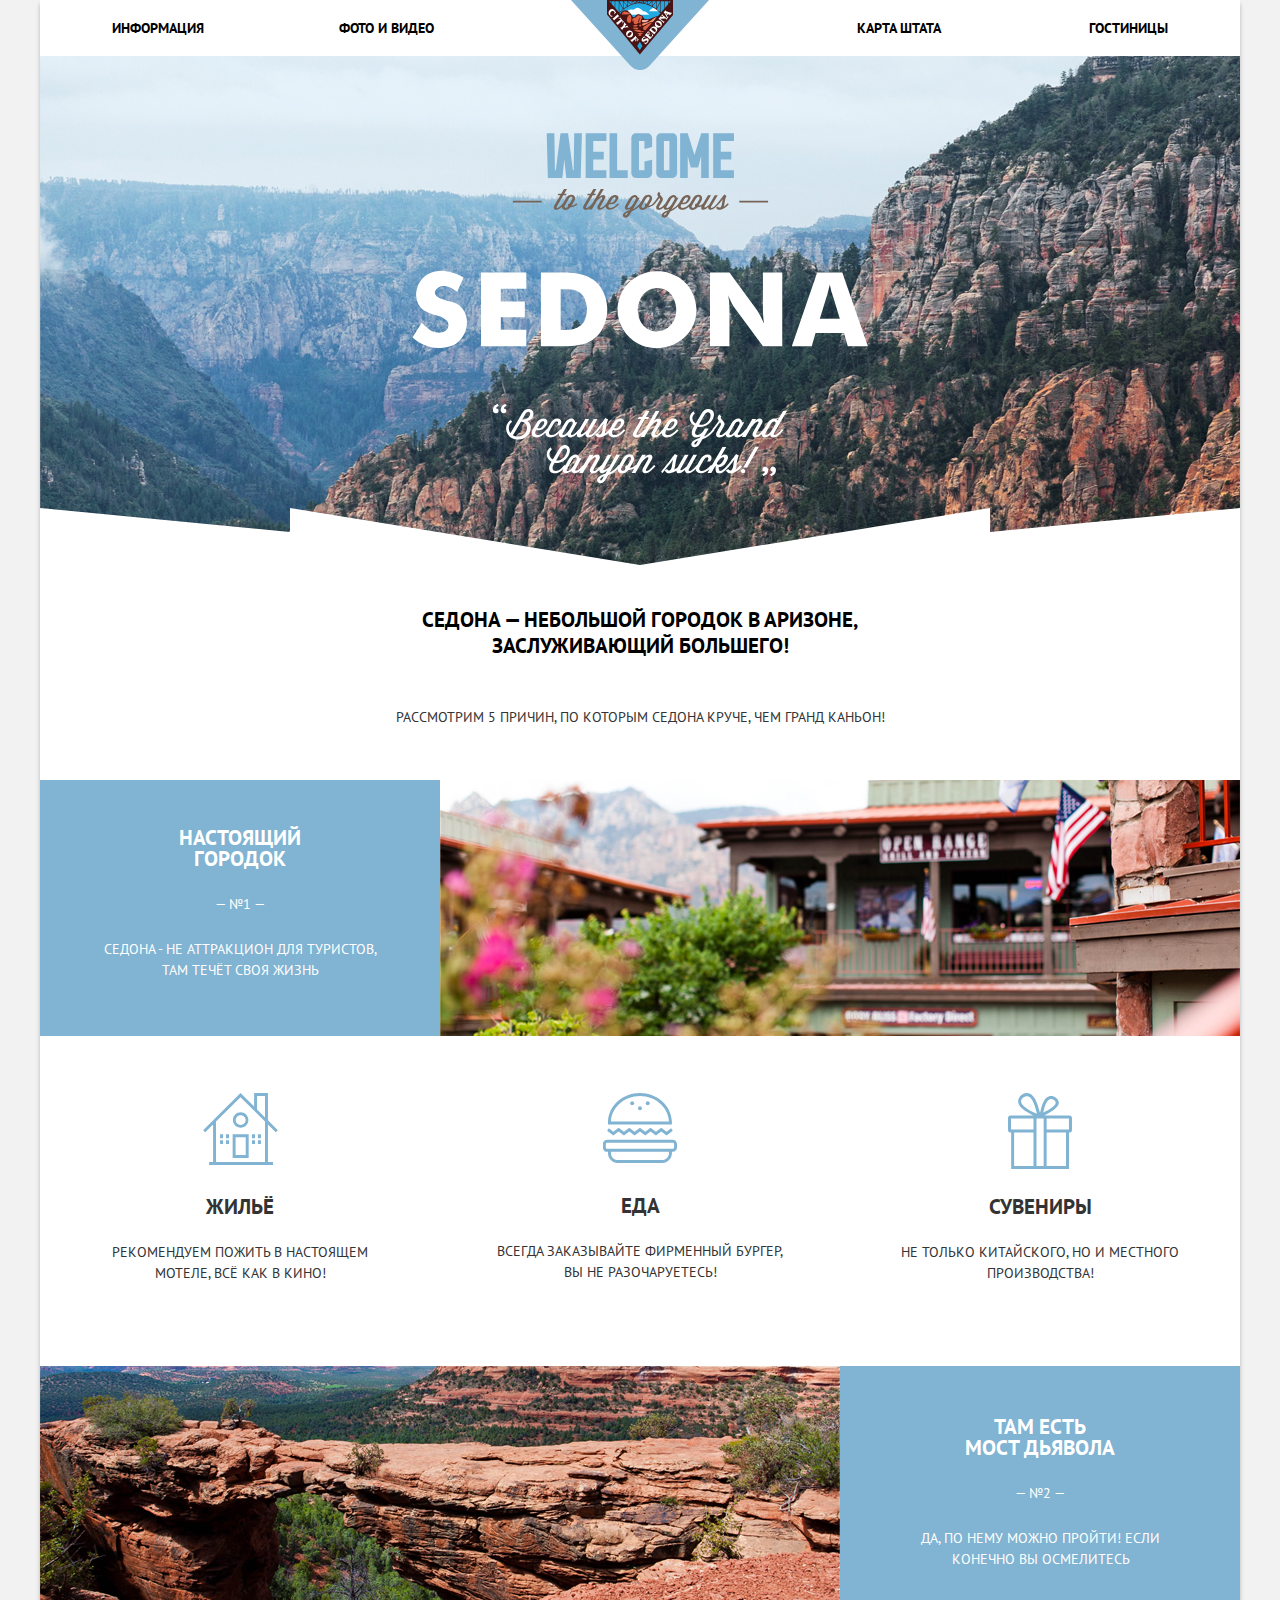
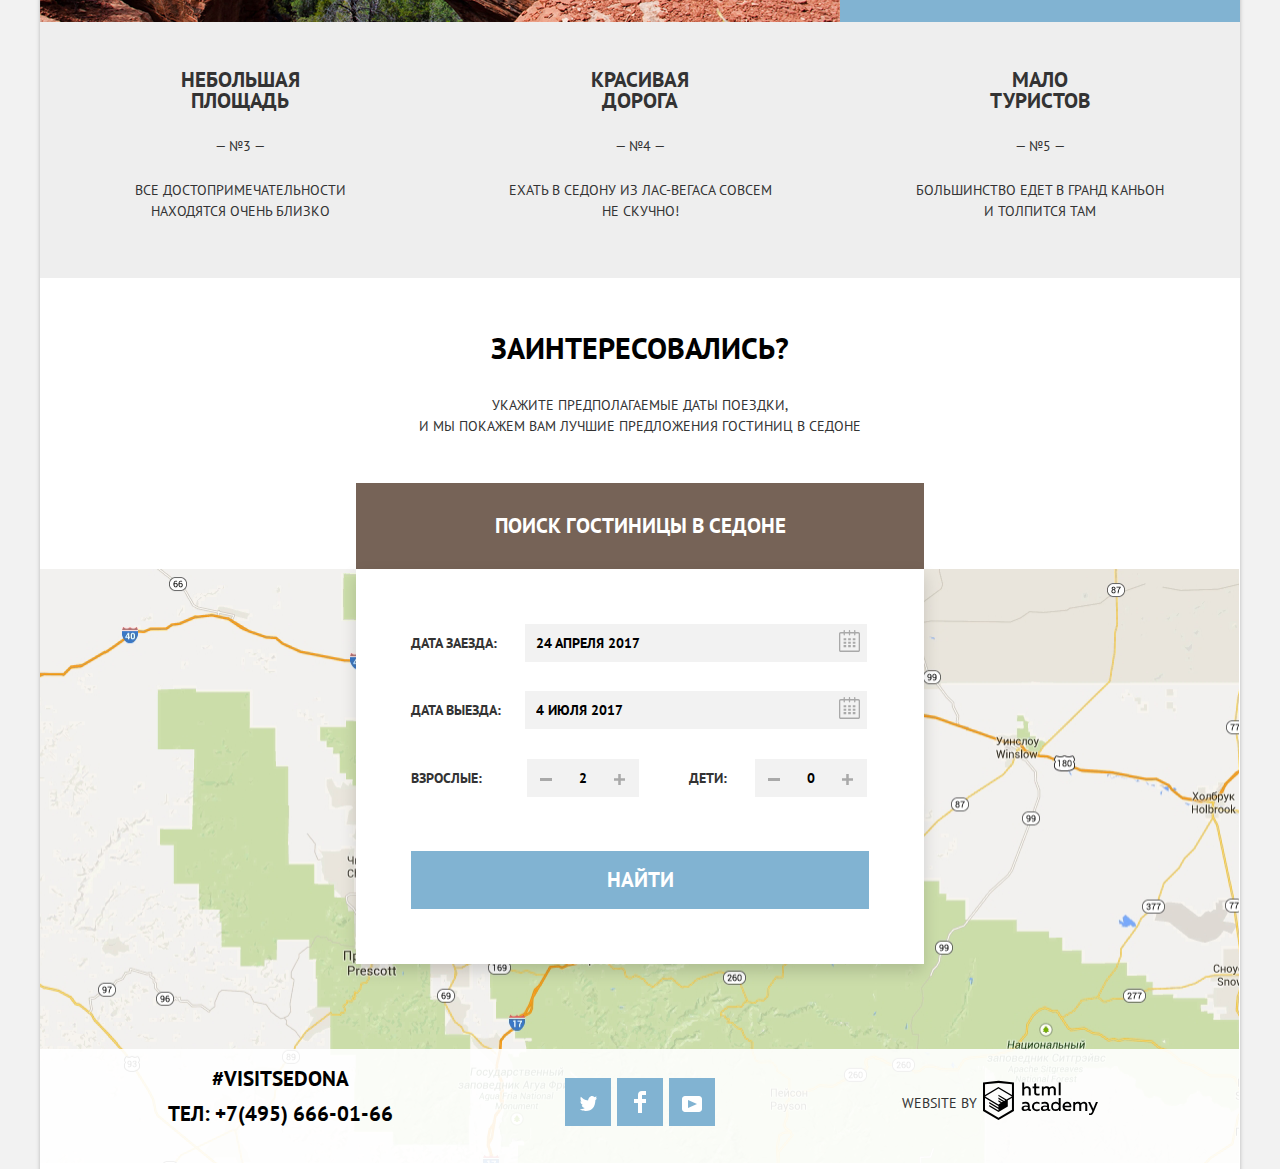
==== commit ad608f95: "Исправил ошибки" ====
--- a/index.html
+++ b/index.html
@@ -13,7 +13,7 @@
   <header>
     <nav class="header-nav">
       <ul class="site-navigation">
-        <li class="header-nav-li"><a class="a-active" href="">Информация</a></li>
+        <li class="header-nav-li"><a href="">Информация</a></li>
         <li class="header-nav-li"><a href="">Фото и видео</a></li>
         <li class="header-nav-li"><a href="">Карта Штата</a></li>
         <li class="header-nav-li"><a href="catalog.html">Гостиницы</a></li>
--- a/css/style.css
+++ b/css/style.css
@@ -244,7 +244,7 @@
   margin-right: auto;
   margin-bottom: 0;
   margin-left: auto;
-  width: 150px;
+  width: 300px;
 }
 
 .independent p.causes-heading {
@@ -347,9 +347,19 @@
   padding-top: 53px;
   padding-bottom: 55px;
   width: 568px;
-  min-height: 395px;
   background: #ffffff;
   box-shadow: 0 7px 15px rgba(0, 1, 1, 0.15);
+  animation-name: interest-form-show;
+  animation-duration: 150ms;
+}
+
+@keyframes interest-form-show {
+  0% {
+    height: 0;
+  }
+  100% {
+    height: 395px;
+  }
 }
 
 .interest-form-hidden {
@@ -503,6 +513,8 @@
   box-sizing: border-box;
   justify-content: space-around;
   width: 1200px;
+  padding-left: 60px;
+  padding-right: 60px;
   min-height: 120px;
   text-align: center;
   background: rgba(255, 255, 255, 0.9);
@@ -520,8 +532,7 @@
 }
 
 .footer-information {
-  width: 400px;
-  padding-left: 72px;
+  width: 360px;
   box-sizing: border-box;
 }
 
@@ -529,17 +540,16 @@
   display: flex;
   justify-content: center;
   padding-top: 15px;
-  width: 400px;
+  width: 360px;
 }
 
 .footer-development {
   display: flex;
   box-sizing: border-box;
-  padding-right: 74px;
   padding-bottom: 7px;
   justify-content: center;
   align-items: center;
-  width: 400px;
+  width: 360px;
 }
 
 .development-text {
@@ -1158,4 +1168,4 @@
   fill: var(--basic-black);
   mix-blend-mode: normal;
   opacity: 0.3;
-}
+}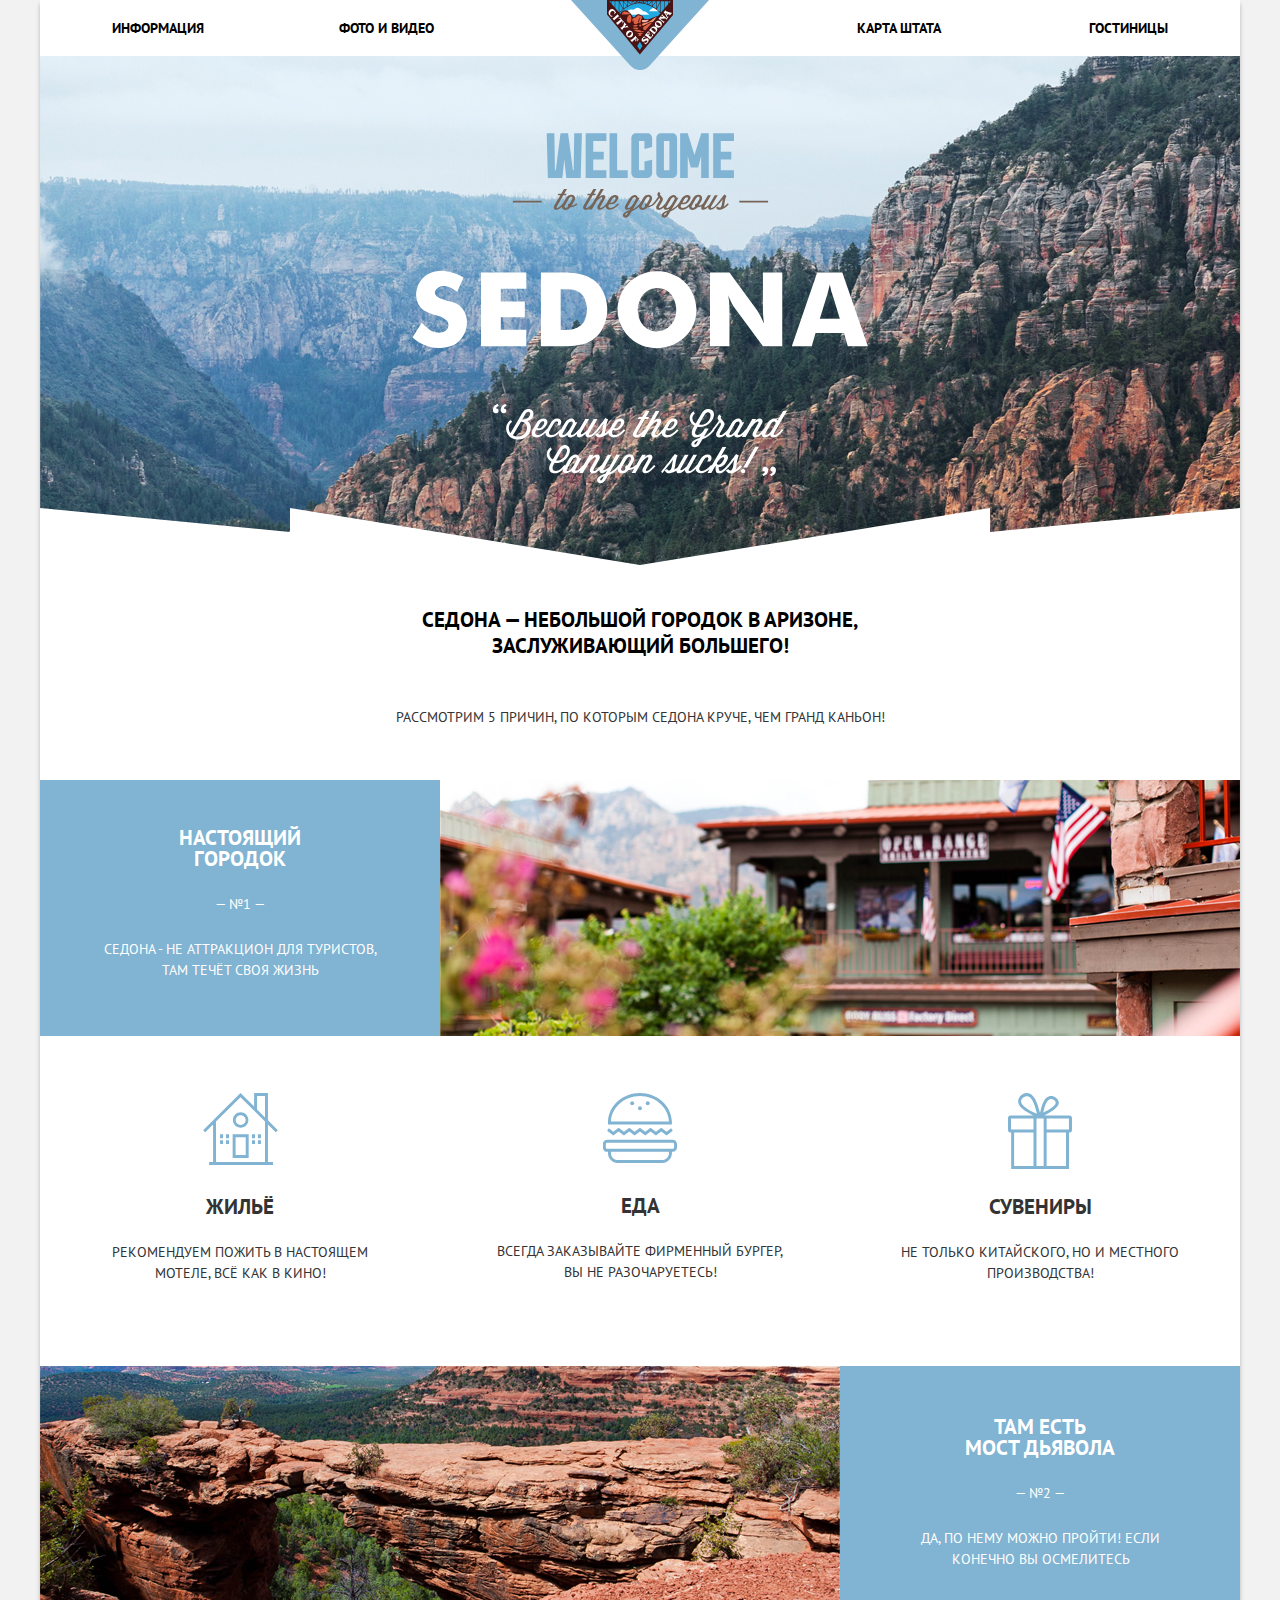
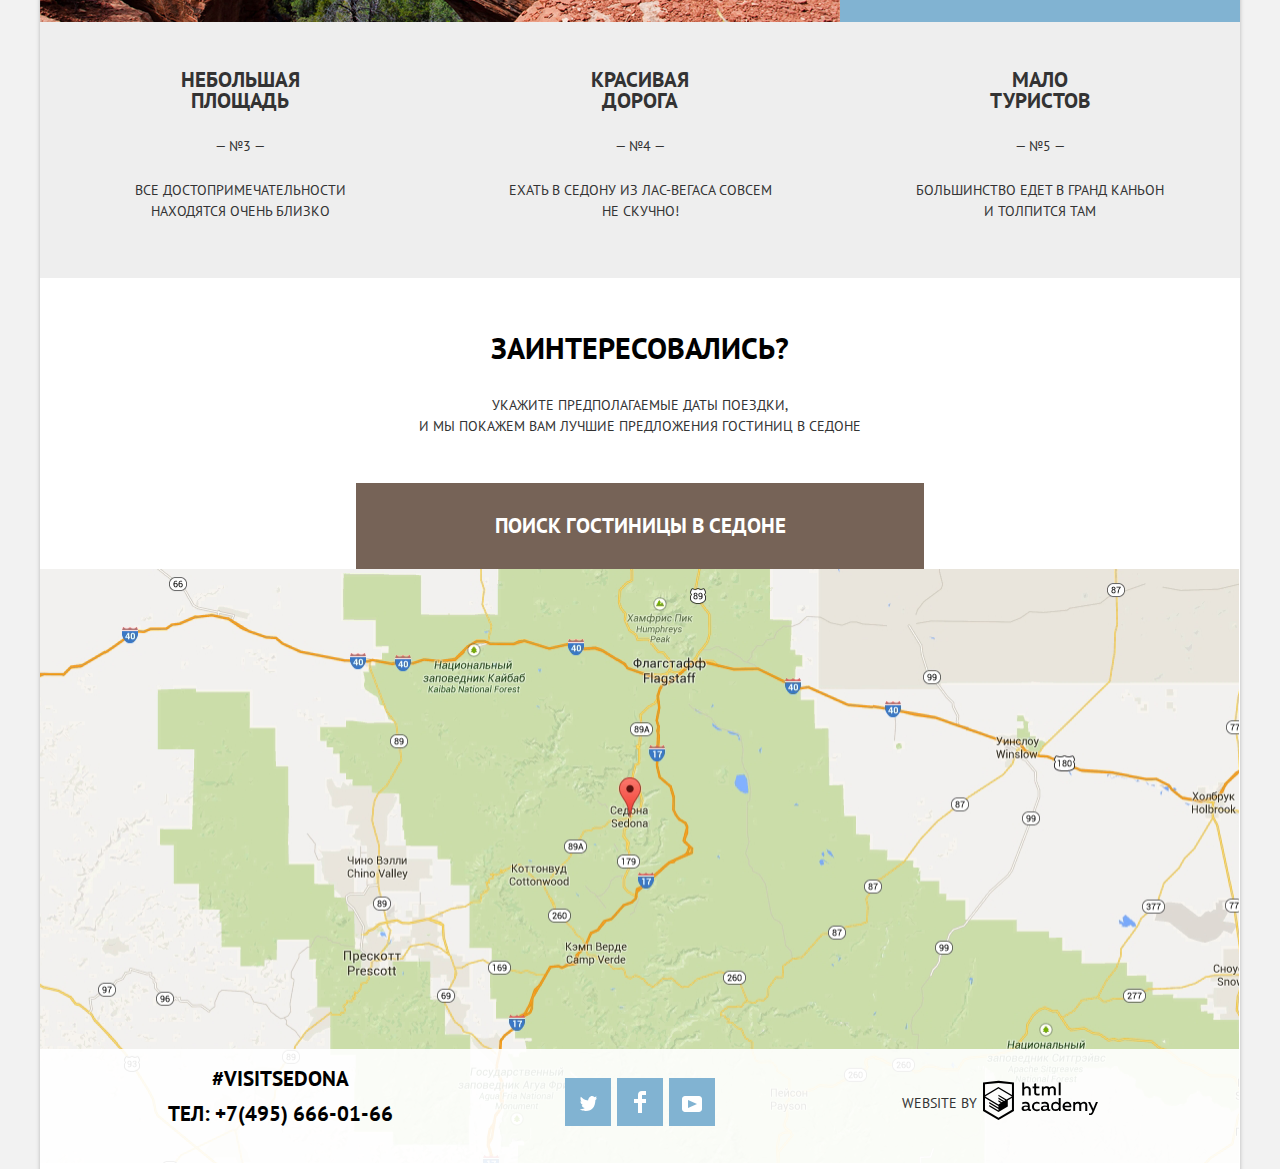
==== commit 07cc51cb: "Исправил ошибки скриптов" ====
--- a/index.html
+++ b/index.html
@@ -13,9 +13,9 @@
   <header>
     <nav class="header-nav">
       <ul class="site-navigation">
-        <li class="header-nav-li"><a href="">Информация</a></li>
-        <li class="header-nav-li"><a href="">Фото и видео</a></li>
-        <li class="header-nav-li"><a href="">Карта Штата</a></li>
+        <li class="header-nav-li"><a href="#">Информация</a></li>
+        <li class="header-nav-li"><a href="#">Фото и видео</a></li>
+        <li class="header-nav-li"><a href="#">Карта Штата</a></li>
         <li class="header-nav-li"><a href="catalog.html">Гостиницы</a></li>
       </ul>
       <a class="main-logo"><img src="img/logo-sedona.svg" width="138" height="70" alt="Логотип Седона"></a>
@@ -92,7 +92,8 @@
       <form class="interest-form" action="https://echo.htmlacademy.ru" method="post">
         <div class="date-start">
           <label for="start"><span class="interest-form-text form-start">Дата заезда:</span></label>
-          <input type="text" class="interest-form-date date-start" id="start" name="trip-start" value="24 апреля 2017">
+          <input type="text" class="interest-form-date input-date-start" id="start" name="trip-start"
+            value="24 апреля 2017">
           <button class="interest-calendar" type="button">
             <span class="visually-hidden">Открытие календаря для выбора даты</span>
             <svg class="calendar" xmlns="http://www.w3.org/2000/svg" width="21" height="22" viewBox="0 0 21 22">
@@ -105,7 +106,7 @@
         </div>
         <div class="date-end">
           <label for="end"><span class="interest-form-text">Дата выезда:</span></label>
-          <input type="text" class="interest-form-date date-end" id="end" name="trip-end" value="4 июля 2017">
+          <input type="text" class="interest-form-date input-date-end" id="end" name="trip-end" value="4 июля 2017">
           <button class="interest-calendar" type="button">
             <span class="visually-hidden">Открытие календаря для выбора даты</span>
             <svg class="calendar" xmlns="http://www.w3.org/2000/svg" width="21" height="22" viewBox="0 0 21 22">
@@ -119,14 +120,14 @@
         <div class="people">
           <label for="adults"><span class="interest-form-text text-adults">Взрослые:</span></label>
           <div class="counter">
-            <button class="interest-btn-count interest-btn-minus" type="button">
+            <button class="interest-btn-count interest-btn-minus minus-adults" type="button">
               <svg class="count-btn" width="12" height="3" viewBox="0 0 12 3" xmlns="http://www.w3.org/2000/svg">
                 <rect width="12" height="3" />
               </svg>
               <span class="visually-hidden">Уменьшить количество взрослых</span>
             </button>
-            <input type="text" class="amount" id="adults" name="adults" min="0" value="2">
-            <button class="interest-btn-count interest-btn-plus" type="button">
+            <input type="text" class="amount amount-adults" id="adults" name="adults" min="0" value="2">
+            <button class="interest-btn-count interest-btn-plus plus-adults" type="button">
               <svg class="count-btn" width="11" height="11" viewBox="0 0 11 11" xmlns="http://www.w3.org/2000/svg">
                 <path fill-rule="evenodd" clip-rule="evenodd"
                   d="M4.23086 6.76932V11H6.76932V6.76932H11V4.23086H6.76932V0H4.23085V4.23086H0V6.76932H4.23086Z" />
@@ -136,14 +137,14 @@
           </div>
           <label for="children"><span class="interest-form-text text-children">Дети:</span></label>
           <div class="counter">
-            <button class="interest-btn-count interest-btn-minus" type="button">
+            <button class="interest-btn-count interest-btn-minus minus-children" type="button">
               <svg class="count-btn" width="12" height="3" viewBox="0 0 12 3" xmlns="http://www.w3.org/2000/svg">
                 <rect width="12" height="3" />
               </svg>
               <span class="visually-hidden">Уменьшить количество детей</span>
             </button>
-            <input type="text" class="amount" id="children" name="children" min="0" value="0">
-            <button class="interest-btn-count interest-btn-plus" type="button">
+            <input type="text" class="amount amount-children" id="children" name="children" min="0" value="0">
+            <button class="interest-btn-count interest-btn-plus plus-children" type="button">
               <svg class="count-btn" width="11" height="11" viewBox="0 0 11 11" xmlns="http://www.w3.org/2000/svg">
                 <path fill-rule="evenodd" clip-rule="evenodd"
                   d="M4.23086 6.76932V11H6.76932V6.76932H11V4.23086H6.76932V0H4.23085V4.23086H0V6.76932H4.23086Z" />
